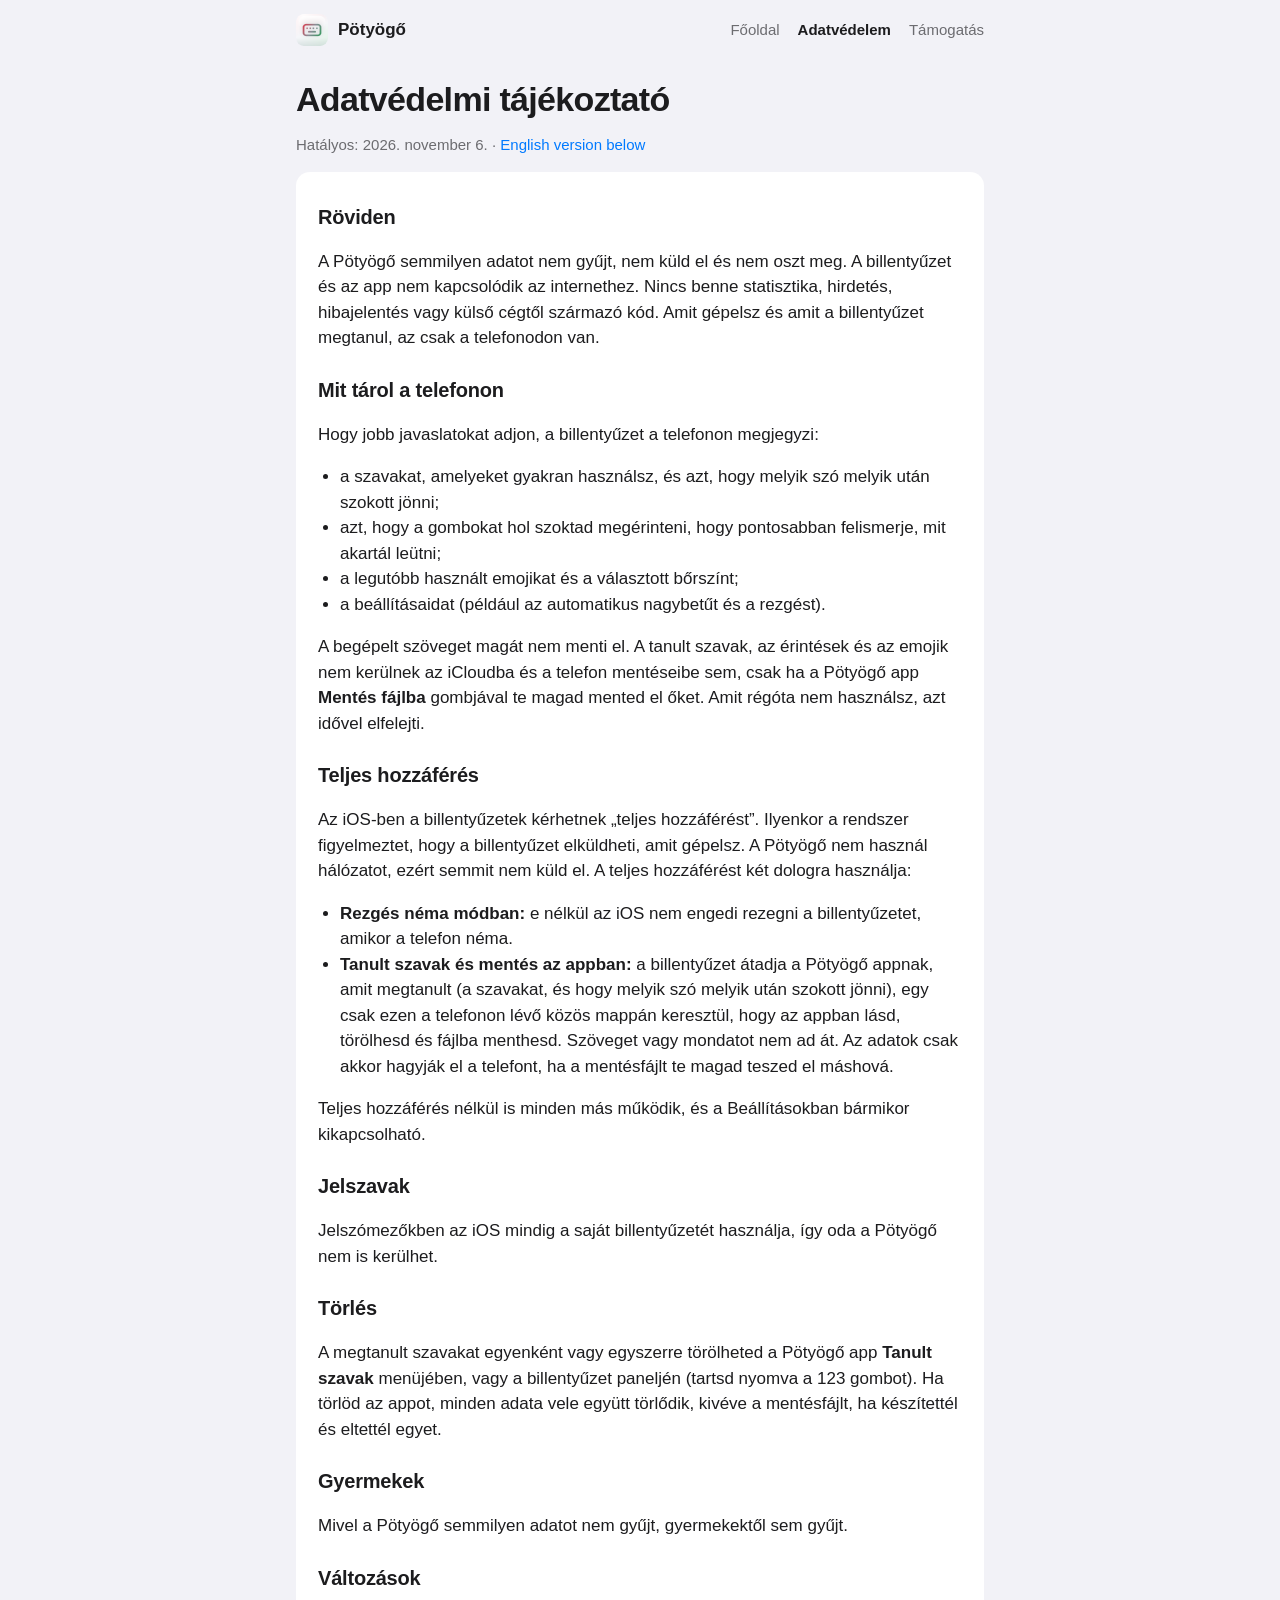
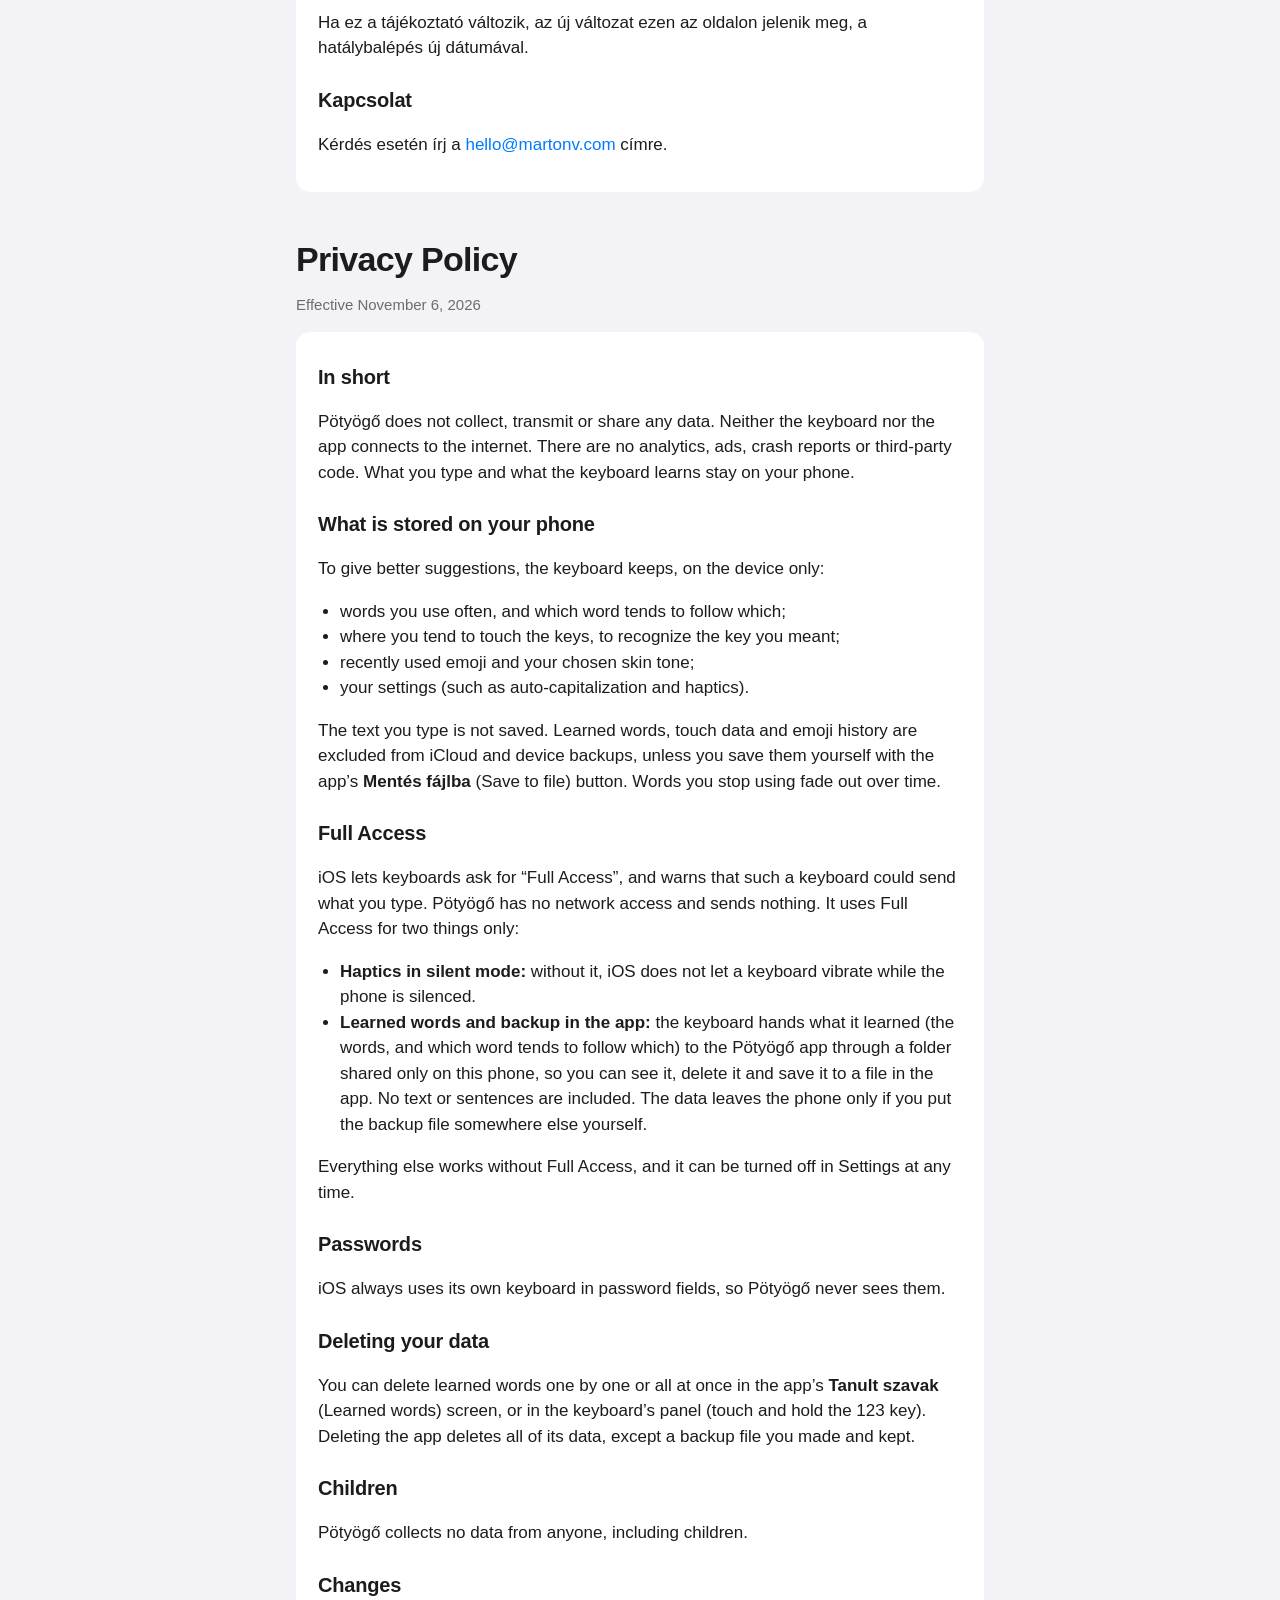
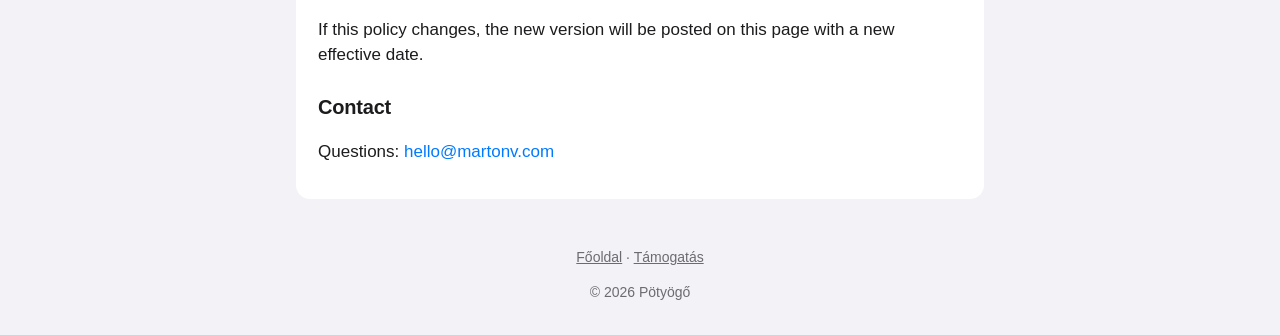
==== privacy.html @ 20322bce "Add files via upload" ====
<!doctype html>
<html lang="hu">
<head>
  <meta charset="utf-8">
  <meta name="viewport" content="width=device-width, initial-scale=1">
  <title>Adatvédelem – Pötyögő</title>
  <meta name="description" content="A Pötyögő billentyűzet adatvédelmi tájékoztatója. Privacy policy of the Pötyögő keyboard.">
  <link rel="icon" href="favicon.png">
  <link rel="stylesheet" href="style.css">
</head>
<body>
  <div class="wrap">
    <nav class="top">
      <a class="brand" href="./"><img src="favicon.png" alt=""><span>Pötyögő</span></a>
      <div class="links">
        <a href="./">Főoldal</a>
        <a href="privacy.html" aria-current="page">Adatvédelem</a>
        <a href="support.html">Támogatás</a>
      </div>
    </nav>

    <h1>Adatvédelmi tájékoztató</h1>
    <p class="meta">Hatályos: 2026. november 6. · <a href="#english">English version below</a></p>

    <div class="prose">
      <h2>Röviden</h2>
      <p>A Pötyögő semmilyen adatot nem gyűjt, nem küld el és nem oszt meg. A billentyűzet és az app nem kapcsolódik az internethez. Nincs benne statisztika, hirdetés, hibajelentés vagy külső cégtől származó kód. Amit gépelsz és amit a billentyűzet megtanul, az csak a telefonodon van.</p>

      <h2>Mit tárol a telefonon</h2>
      <p>Hogy jobb javaslatokat adjon, a billentyűzet a telefonon megjegyzi:</p>
      <ul>
        <li>a szavakat, amelyeket gyakran használsz, és azt, hogy melyik szó melyik után szokott jönni;</li>
        <li>azt, hogy a gombokat hol szoktad megérinteni, hogy pontosabban felismerje, mit akartál leütni;</li>
        <li>a legutóbb használt emojikat és a választott bőrszínt;</li>
        <li>a beállításaidat (például az automatikus nagybetűt és a rezgést).</li>
      </ul>
      <p>A begépelt szöveget magát nem menti el. A tanult szavak, az érintések és az emojik nem kerülnek az iCloudba és a telefon mentéseibe sem, csak ha a Pötyögő app <b>Mentés fájlba</b> gombjával te magad mented el őket. Amit régóta nem használsz, azt idővel elfelejti.</p>

      <h2>Teljes hozzáférés</h2>
      <p>Az iOS-ben a billentyűzetek kérhetnek „teljes hozzáférést”. Ilyenkor a rendszer figyelmeztet, hogy a billentyűzet elküldheti, amit gépelsz. A Pötyögő nem használ hálózatot, ezért semmit nem küld el. A teljes hozzáférést két dologra használja:</p>
      <ul>
        <li><b>Rezgés néma módban:</b> e nélkül az iOS nem engedi rezegni a billentyűzetet, amikor a telefon néma.</li>
        <li><b>Tanult szavak és mentés az appban:</b> a billentyűzet átadja a Pötyögő appnak, amit megtanult (a szavakat, és hogy melyik szó melyik után szokott jönni), egy csak ezen a telefonon lévő közös mappán keresztül, hogy az appban lásd, törölhesd és fájlba menthesd. Szöveget vagy mondatot nem ad át. Az adatok csak akkor hagyják el a telefont, ha a mentésfájlt te magad teszed el máshová.</li>
      </ul>
      <p>Teljes hozzáférés nélkül is minden más működik, és a Beállításokban bármikor kikapcsolható.</p>

      <h2>Jelszavak</h2>
      <p>Jelszómezőkben az iOS mindig a saját billentyűzetét használja, így oda a Pötyögő nem is kerülhet.</p>

      <h2>Törlés</h2>
      <p>A megtanult szavakat egyenként vagy egyszerre törölheted a Pötyögő app <b>Tanult szavak</b> menüjében, vagy a billentyűzet paneljén (tartsd nyomva a 123 gombot). Ha törlöd az appot, minden adata vele együtt törlődik, kivéve a mentésfájlt, ha készítettél és eltettél egyet.</p>

      <h2>Gyermekek</h2>
      <p>Mivel a Pötyögő semmilyen adatot nem gyűjt, gyermekektől sem gyűjt.</p>

      <h2>Változások</h2>
      <p>Ha ez a tájékoztató változik, az új változat ezen az oldalon jelenik meg, a hatálybalépés új dátumával.</p>

      <h2>Kapcsolat</h2>
      <p>Kérdés esetén írj a <a href="mailto:hello@martonv.com">hello@martonv.com</a> címre.</p>
    </div>

    <h1 id="english" style="margin-top: 48px">Privacy Policy</h1>
    <p class="meta" lang="en">Effective November 6, 2026</p>

    <div class="prose" lang="en">
      <h2>In short</h2>
      <p>Pötyögő does not collect, transmit or share any data. Neither the keyboard nor the app connects to the internet. There are no analytics, ads, crash reports or third‑party code. What you type and what the keyboard learns stay on your phone.</p>

      <h2>What is stored on your phone</h2>
      <p>To give better suggestions, the keyboard keeps, on the device only:</p>
      <ul>
        <li>words you use often, and which word tends to follow which;</li>
        <li>where you tend to touch the keys, to recognize the key you meant;</li>
        <li>recently used emoji and your chosen skin tone;</li>
        <li>your settings (such as auto‑capitalization and haptics).</li>
      </ul>
      <p>The text you type is not saved. Learned words, touch data and emoji history are excluded from iCloud and device backups, unless you save them yourself with the app’s <b>Mentés fájlba</b> (Save to file) button. Words you stop using fade out over time.</p>

      <h2>Full Access</h2>
      <p>iOS lets keyboards ask for “Full Access”, and warns that such a keyboard could send what you type. Pötyögő has no network access and sends nothing. It uses Full Access for two things only:</p>
      <ul>
        <li><b>Haptics in silent mode:</b> without it, iOS does not let a keyboard vibrate while the phone is silenced.</li>
        <li><b>Learned words and backup in the app:</b> the keyboard hands what it learned (the words, and which word tends to follow which) to the Pötyögő app through a folder shared only on this phone, so you can see it, delete it and save it to a file in the app. No text or sentences are included. The data leaves the phone only if you put the backup file somewhere else yourself.</li>
      </ul>
      <p>Everything else works without Full Access, and it can be turned off in Settings at any time.</p>

      <h2>Passwords</h2>
      <p>iOS always uses its own keyboard in password fields, so Pötyögő never sees them.</p>

      <h2>Deleting your data</h2>
      <p>You can delete learned words one by one or all at once in the app’s <b>Tanult szavak</b> (Learned words) screen, or in the keyboard’s panel (touch and hold the 123 key). Deleting the app deletes all of its data, except a backup file you made and kept.</p>

      <h2>Children</h2>
      <p>Pötyögő collects no data from anyone, including children.</p>

      <h2>Changes</h2>
      <p>If this policy changes, the new version will be posted on this page with a new effective date.</p>

      <h2>Contact</h2>
      <p>Questions: <a href="mailto:hello@martonv.com">hello@martonv.com</a></p>
    </div>

    <footer>
      <p><a href="./">Főoldal</a> · <a href="support.html">Támogatás</a></p>
      <p>© 2026 Pötyögő</p>
    </footer>
  </div>
</body>
</html>
---- style.css ----
/* One stylesheet for every page. System fonts and colors only, no external requests. */
:root {
  color-scheme: light dark;
  --bg: #f2f2f7;
  --card: #ffffff;
  --text: #1c1c1e;
  --secondary: #6c6c70;
  --separator: rgba(60, 60, 67, 0.18);
  --accent: #007aff;
  --green: #34c759;
  --orange: #ff9500;
  --purple: #af52de;
  --pink: #ff2d55;
  --indigo: #5856d6;
  --teal: #30b0c7;
}
@media (prefers-color-scheme: dark) {
  :root {
    --bg: #000000;
    --card: #1c1c1e;
    --text: #f5f5f7;
    --secondary: #98989f;
    --separator: rgba(84, 84, 88, 0.6);
    --accent: #0a84ff;
    --green: #30d158;
    --orange: #ff9f0a;
    --purple: #bf5af2;
    --pink: #ff375f;
    --indigo: #5e5ce6;
    --teal: #40c8e0;
  }
}

* { box-sizing: border-box; }
html { -webkit-text-size-adjust: 100%; }
body {
  margin: 0;
  background: var(--bg);
  color: var(--text);
  font: 17px/1.5 -apple-system, BlinkMacSystemFont, "SF Pro Text", "Helvetica Neue", Helvetica, Arial, sans-serif;
}
a { color: var(--accent); text-decoration: none; }
a:hover { text-decoration: underline; }

.wrap { max-width: 720px; margin: 0 auto; padding: 0 16px; }

nav.top {
  display: flex; align-items: center; justify-content: space-between; gap: 12px;
  padding: 14px 0;
}
nav.top .brand { display: flex; align-items: center; gap: 10px; color: var(--text); font-weight: 600; }
nav.top .brand img { width: 32px; height: 32px; border-radius: 8px; }
nav.top .links { display: flex; gap: 18px; font-size: 15px; }
nav.top .links a { color: var(--secondary); }
nav.top .links a[aria-current="page"] { color: var(--text); font-weight: 600; }

header.hero { text-align: center; padding: 40px 0 28px; }
header.hero img {
  width: 128px; height: 128px; border-radius: 29px;
  box-shadow: 0 6px 24px rgba(0, 0, 0, 0.18);
}
header.hero h1 { font-size: 44px; line-height: 1.1; margin: 22px 0 10px; letter-spacing: -0.02em; }
header.hero p.lead { font-size: 20px; color: var(--secondary); margin: 0 auto; max-width: 30em; }
.badge {
  display: inline-block; margin-top: 22px; padding: 10px 20px; border-radius: 999px;
  background: var(--accent); color: #fff; font-weight: 600;
}
.badge.muted { background: var(--card); color: var(--secondary); border: 1px solid var(--separator); }

h1 { font-size: 34px; line-height: 1.15; margin: 20px 0 8px; letter-spacing: -0.02em; }
h2 { font-size: 26px; margin: 44px 0 14px; letter-spacing: -0.01em; }
h3 { font-size: 18px; margin: 0 0 4px; }

.card {
  background: var(--card); border-radius: 14px; padding: 4px 18px;
}
.card + .card { margin-top: 14px; }
.row { display: flex; gap: 14px; padding: 14px 0; align-items: flex-start; }
.row + .row { border-top: 1px solid var(--separator); }
.row p { margin: 0; color: var(--secondary); font-size: 16px; }
.icon {
  flex: none; width: 36px; height: 36px; border-radius: 9px;
  display: grid; place-items: center; color: #fff; font-size: 19px; line-height: 1;
}
.icon svg { width: 20px; height: 20px; stroke: #fff; fill: none; stroke-width: 2; stroke-linecap: round; stroke-linejoin: round; }

ol.steps { margin: 0; padding: 6px 0 6px 22px; }
ol.steps li { padding: 8px 0 8px 4px; }
ol.steps li + li { border-top: 1px solid var(--separator); }

.prose { background: var(--card); border-radius: 14px; padding: 6px 22px 18px; }
.prose h2 { font-size: 20px; margin: 24px 0 6px; }
.prose p, .prose li { color: var(--text); }
.prose ul { padding-left: 22px; }
.meta { color: var(--secondary); font-size: 15px; }

details { padding: 14px 0; }
details + details { border-top: 1px solid var(--separator); }
summary { cursor: pointer; font-weight: 600; }
details p { margin: 8px 0 0; color: var(--secondary); }

footer {
  margin: 48px 0 32px; text-align: center; color: var(--secondary); font-size: 14px;
}
footer a { color: var(--secondary); text-decoration: underline; }

@media (max-width: 480px) {
  header.hero h1 { font-size: 36px; }
  header.hero p.lead { font-size: 18px; }
  nav.top .links { gap: 14px; font-size: 14px; }
  nav.top .brand span { display: none; }
}

.row.center { align-items: center; }
.row.center h3 { margin: 0; font-weight: 500; font-size: 17px; }
.beta { margin-top: 14px; }
.beta .badge { margin-top: 0; }
.beta .badge:hover { text-decoration: none; filter: brightness(1.08); }
.beta p.meta { margin: 10px 0 0; font-size: 14px; }
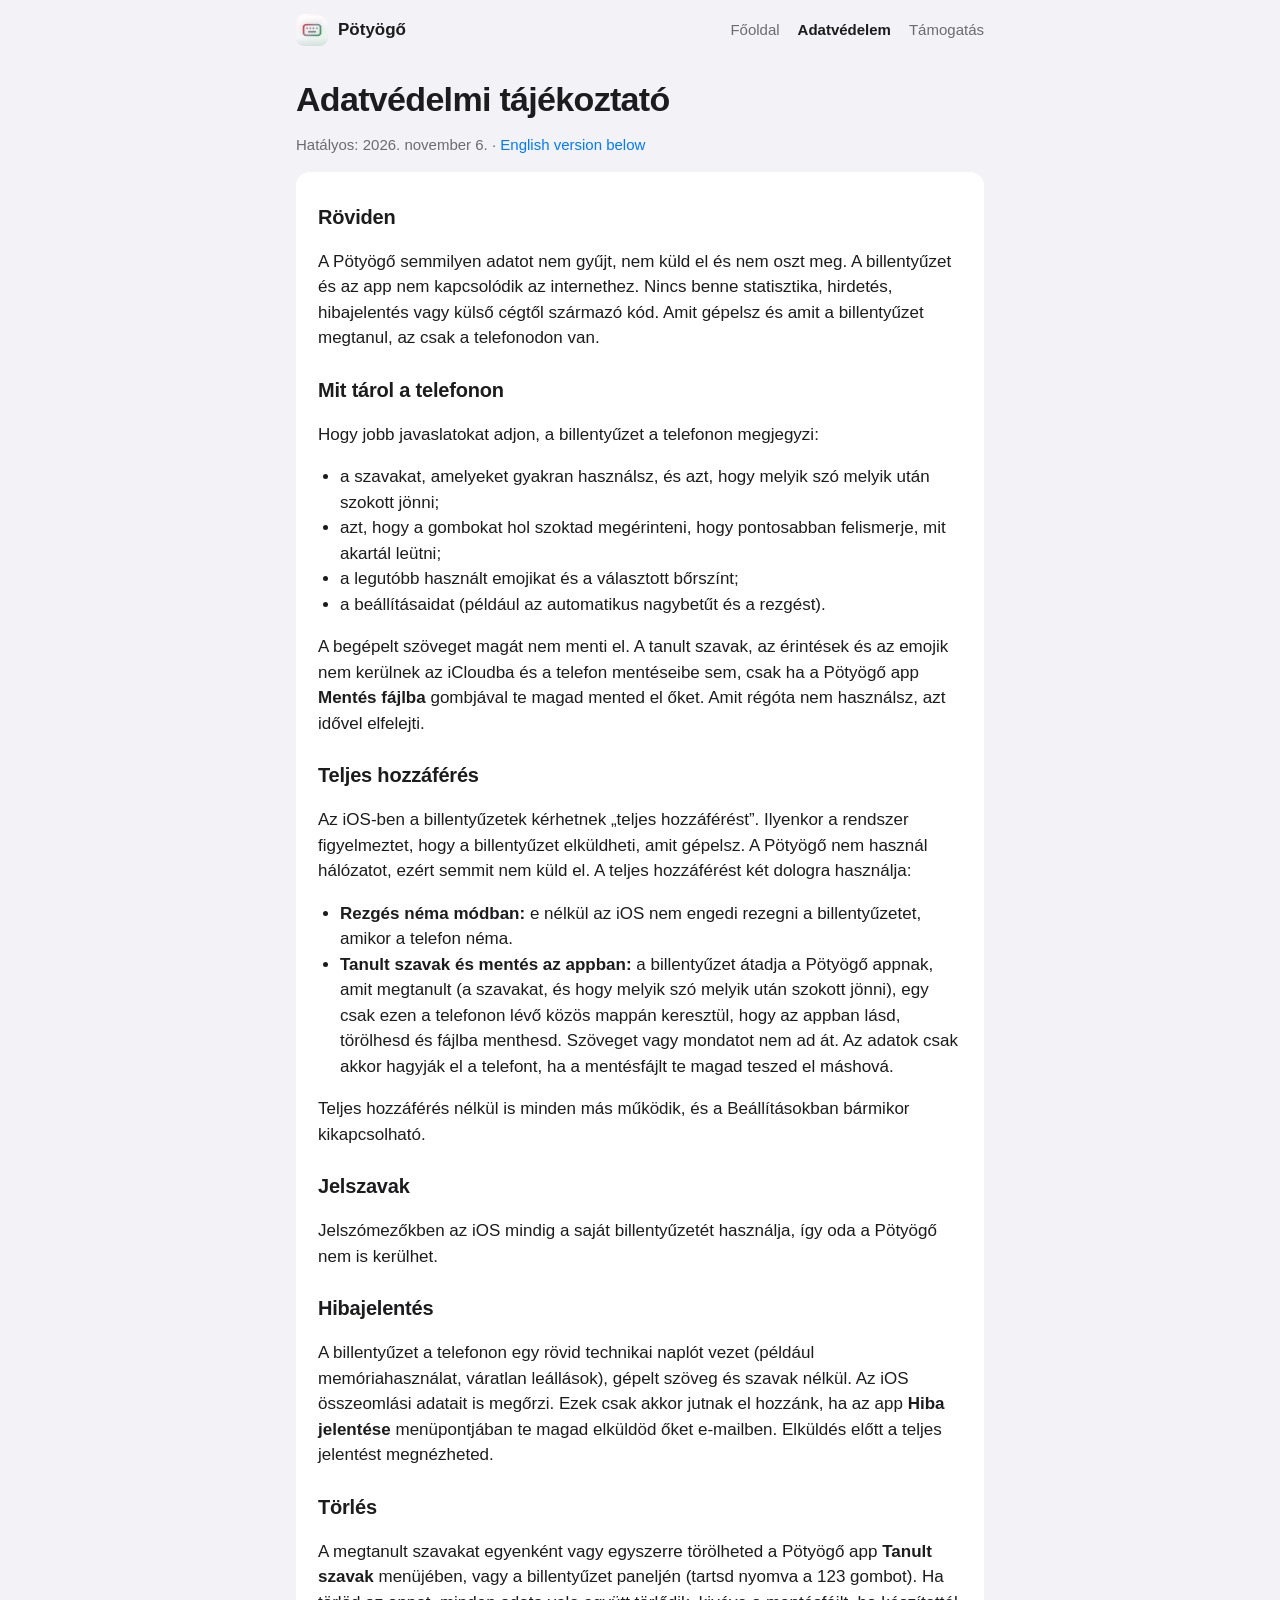
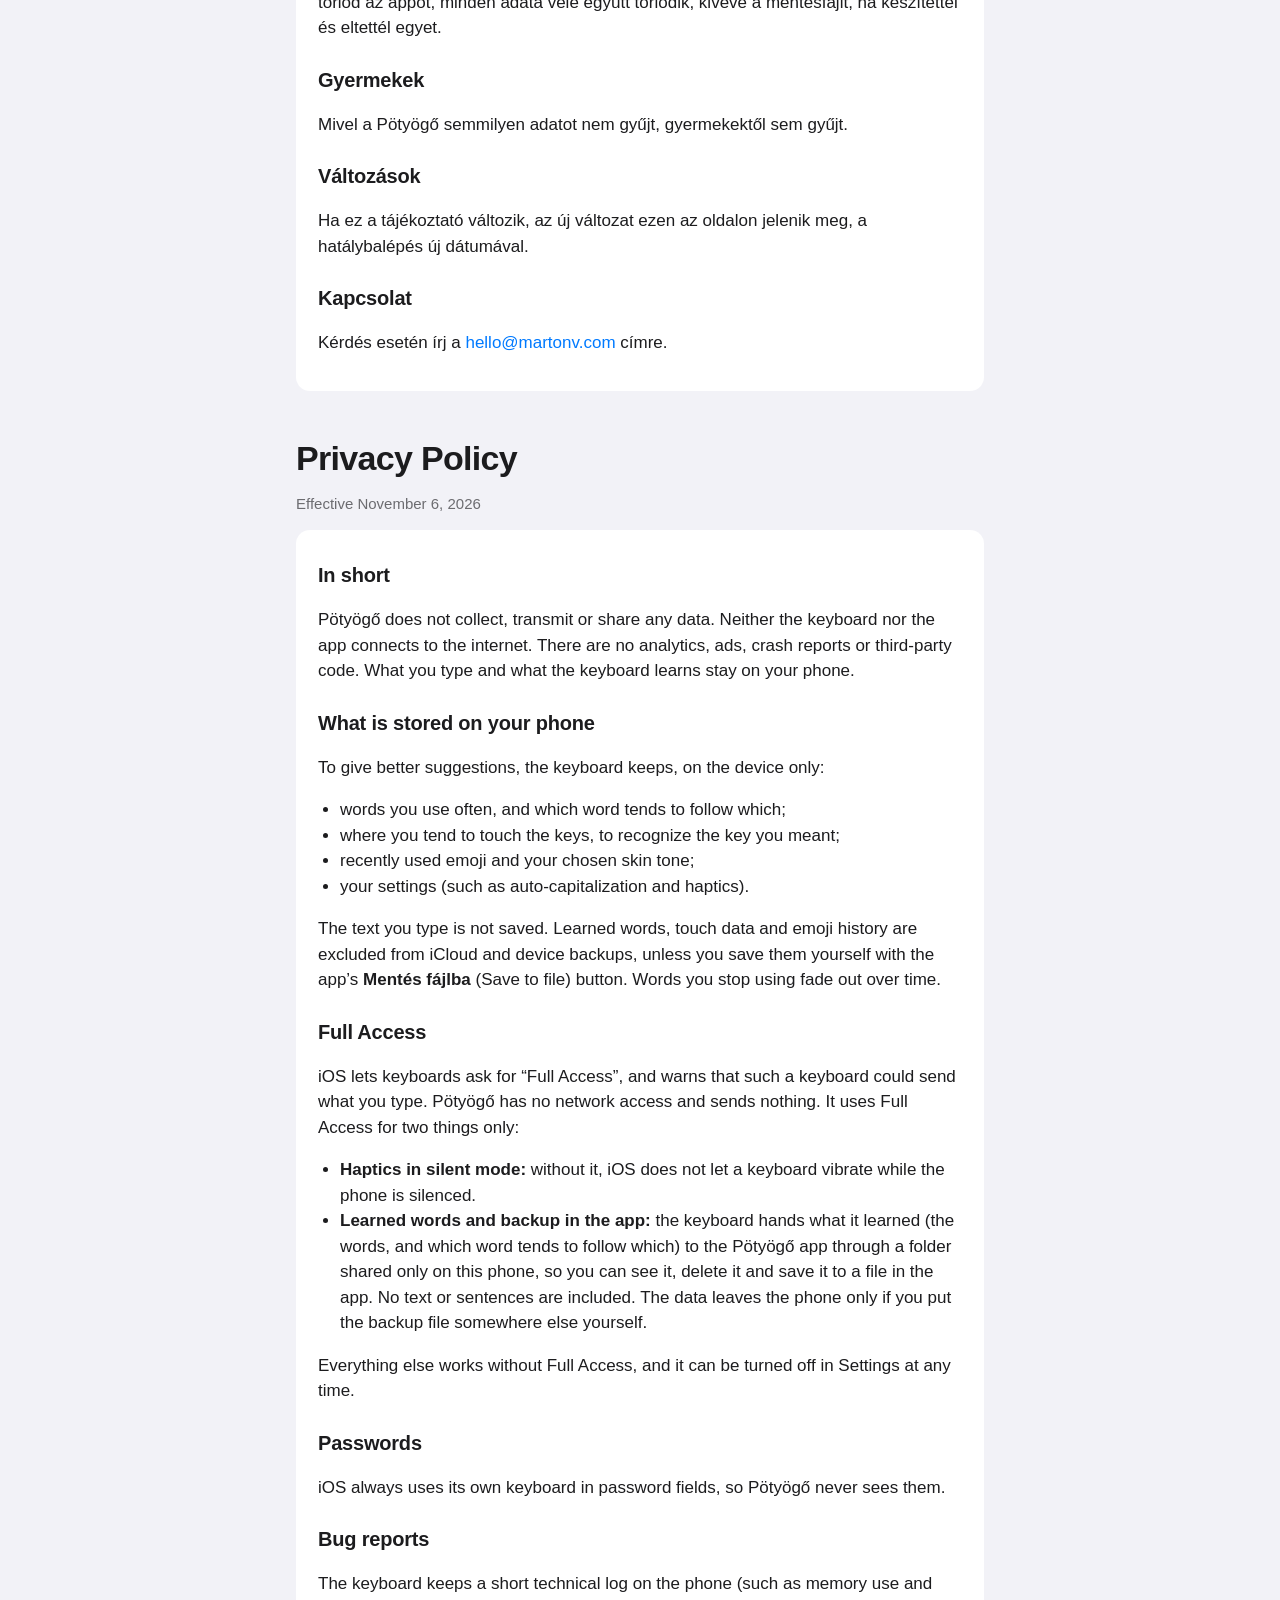
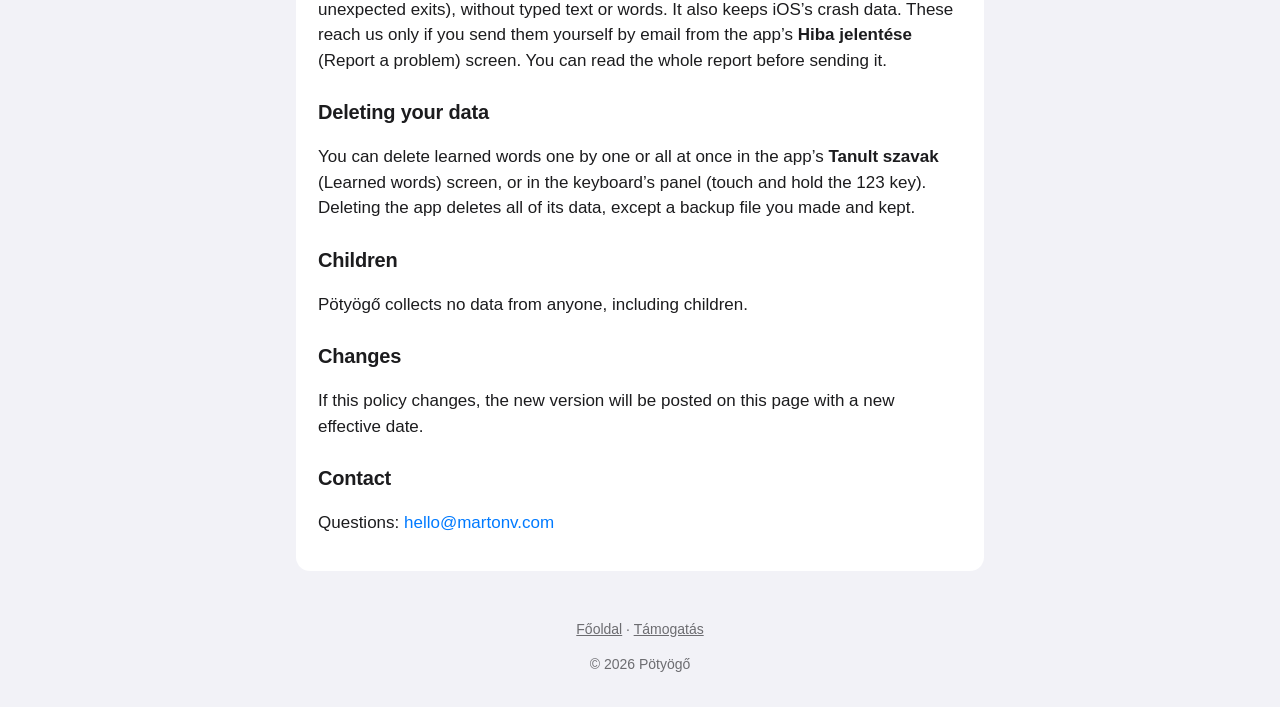
==== commit eeedbf34: "Add files via upload" ====
--- a/privacy.html
+++ b/privacy.html
@@ -47,6 +47,9 @@
       <h2>Jelszavak</h2>
       <p>Jelszómezőkben az iOS mindig a saját billentyűzetét használja, így oda a Pötyögő nem is kerülhet.</p>
 
+      <h2>Hibajelentés</h2>
+      <p>A billentyűzet a telefonon egy rövid technikai naplót vezet (például memóriahasználat, váratlan leállások), gépelt szöveg és szavak nélkül. Az iOS összeomlási adatait is megőrzi. Ezek csak akkor jutnak el hozzánk, ha az app <b>Hiba jelentése</b> menüpontjában te magad elküldöd őket e-mailben. Elküldés előtt a teljes jelentést megnézheted.</p>
+
       <h2>Törlés</h2>
       <p>A megtanult szavakat egyenként vagy egyszerre törölheted a Pötyögő app <b>Tanult szavak</b> menüjében, vagy a billentyűzet paneljén (tartsd nyomva a 123 gombot). Ha törlöd az appot, minden adata vele együtt törlődik, kivéve a mentésfájlt, ha készítettél és eltettél egyet.</p>
 
@@ -88,6 +91,9 @@
       <h2>Passwords</h2>
       <p>iOS always uses its own keyboard in password fields, so Pötyögő never sees them.</p>
 
+      <h2>Bug reports</h2>
+      <p>The keyboard keeps a short technical log on the phone (such as memory use and unexpected exits), without typed text or words. It also keeps iOS’s crash data. These reach us only if you send them yourself by email from the app’s <b>Hiba jelentése</b> (Report a problem) screen. You can read the whole report before sending it.</p>
+
       <h2>Deleting your data</h2>
       <p>You can delete learned words one by one or all at once in the app’s <b>Tanult szavak</b> (Learned words) screen, or in the keyboard’s panel (touch and hold the 123 key). Deleting the app deletes all of its data, except a backup file you made and kept.</p>
 
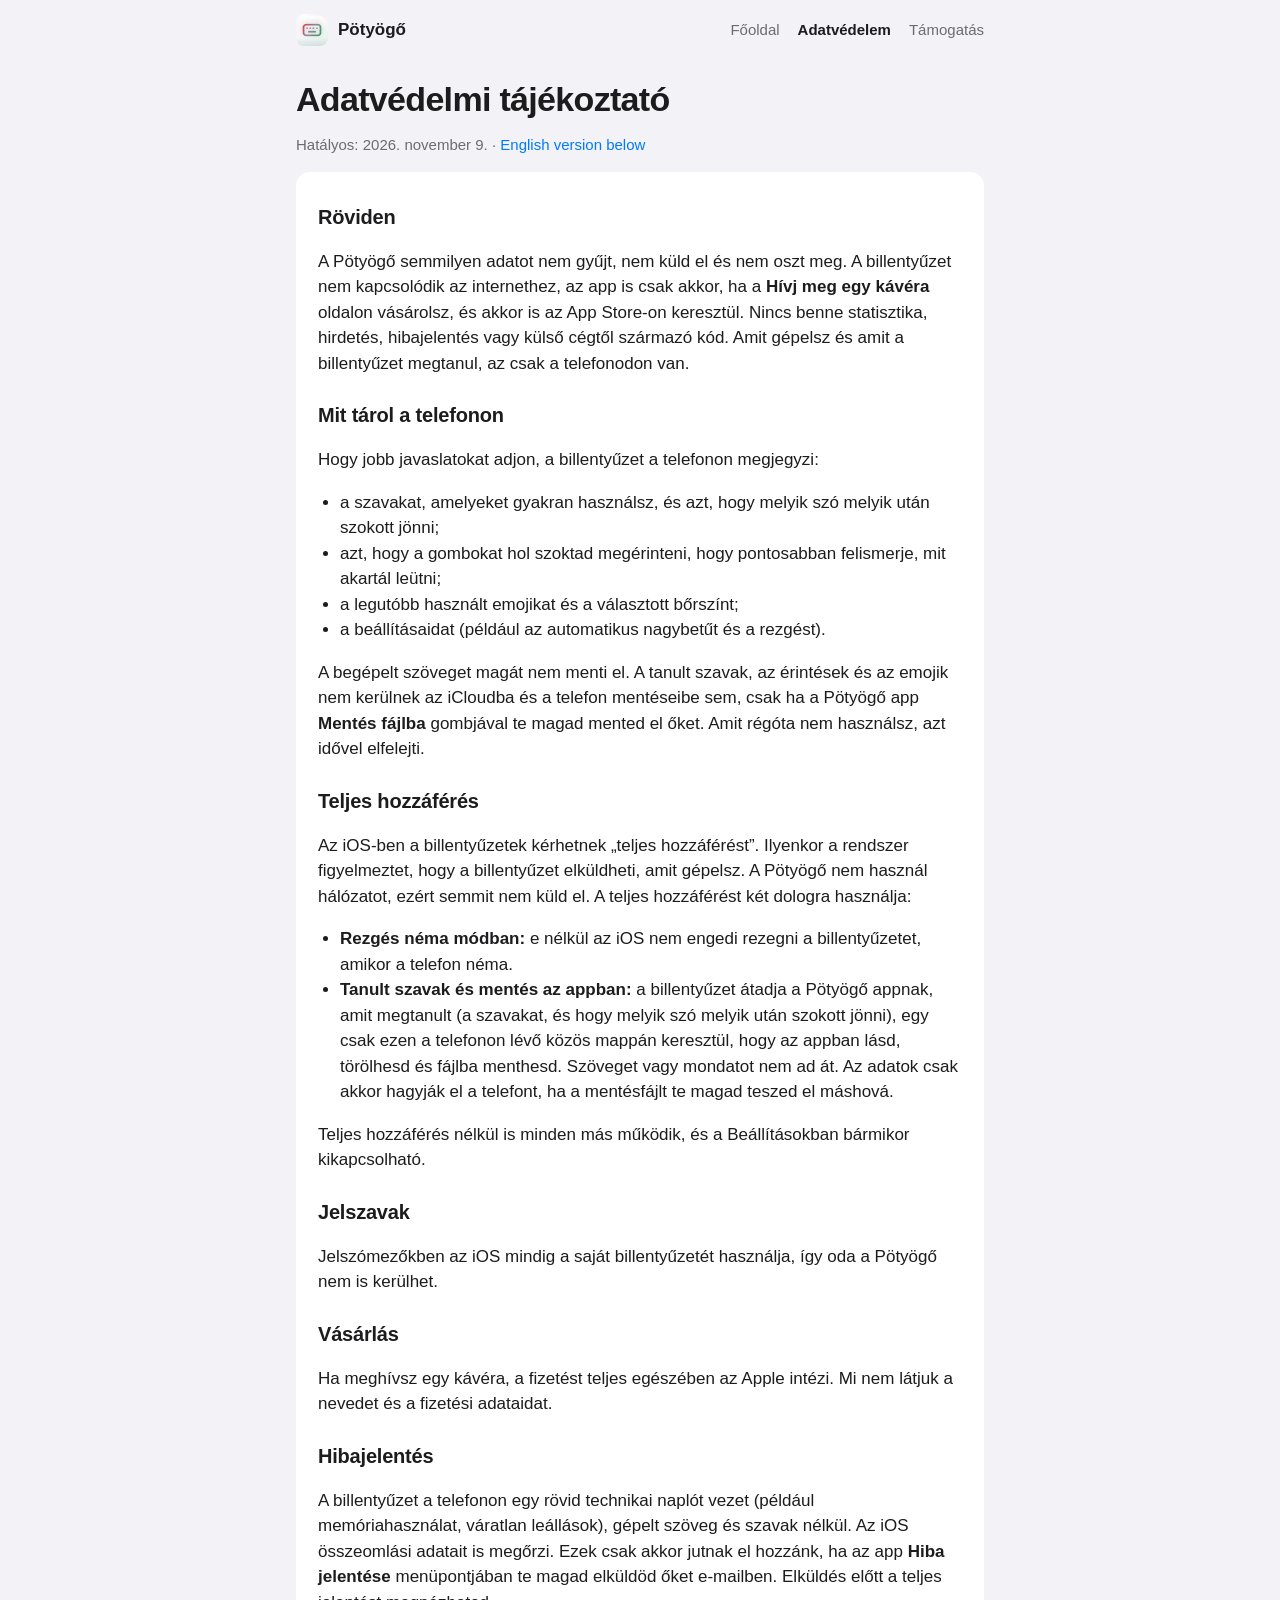
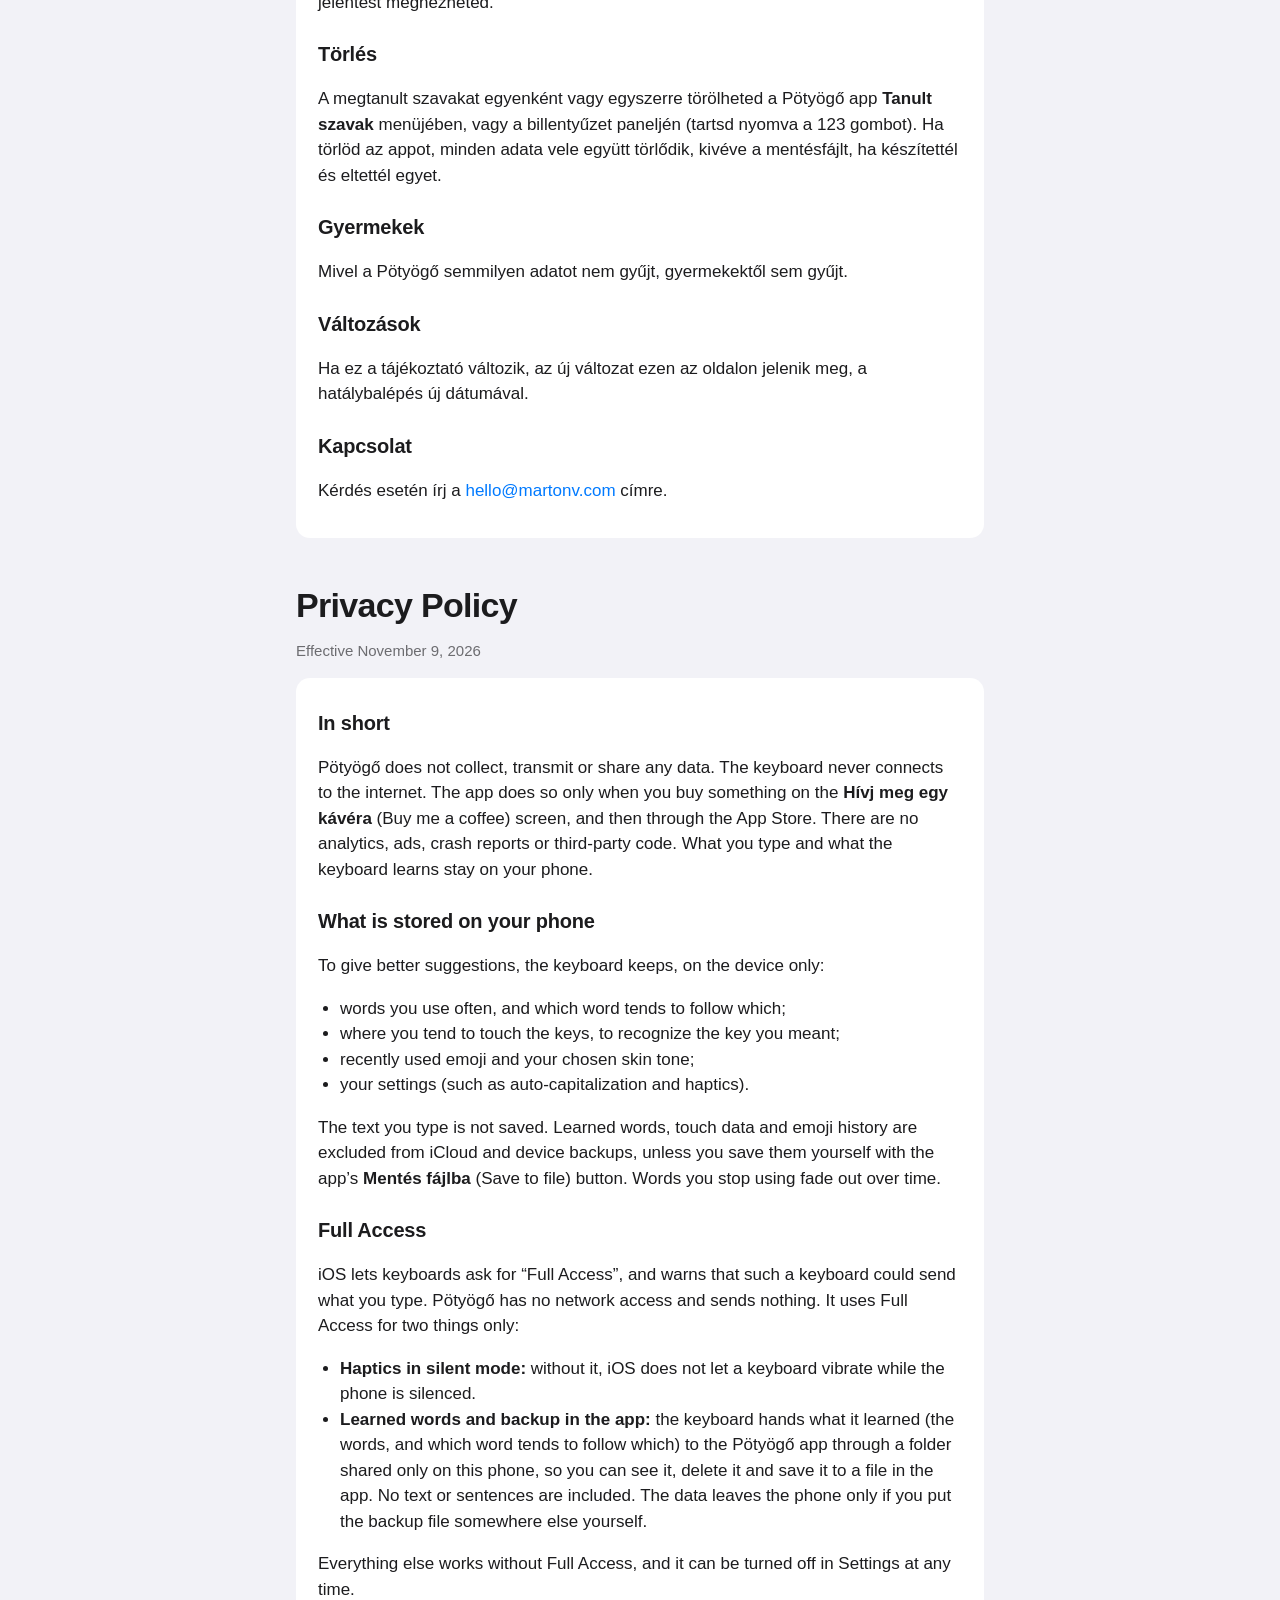
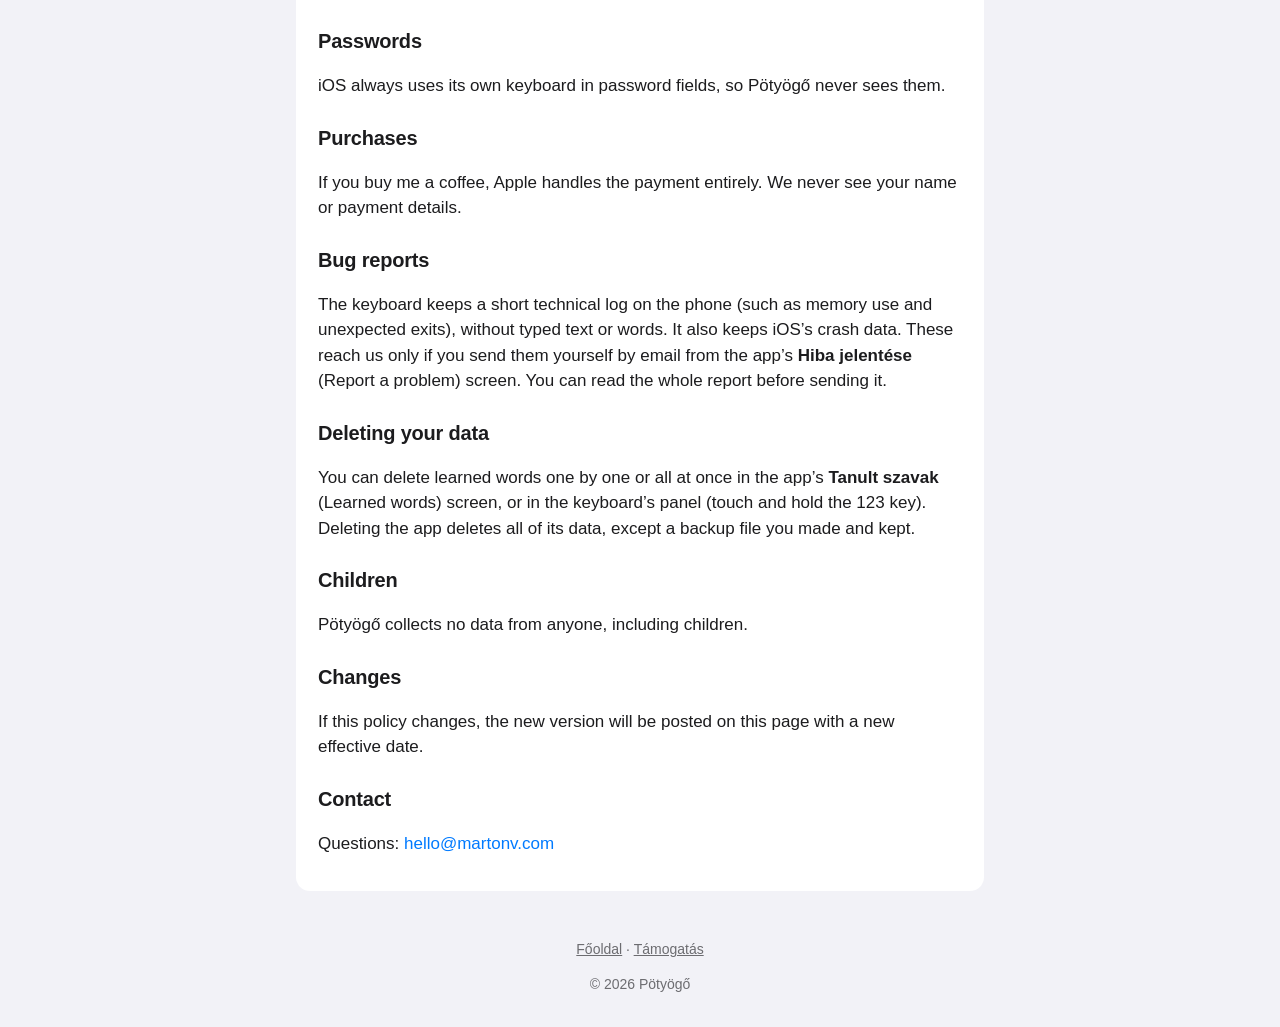
==== commit 826aecfc: "Add files via upload" ====
--- a/privacy.html
+++ b/privacy.html
@@ -20,11 +20,11 @@
     </nav>
 
     <h1>Adatvédelmi tájékoztató</h1>
-    <p class="meta">Hatályos: 2026. november 6. · <a href="#english">English version below</a></p>
+    <p class="meta">Hatályos: 2026. november 9. · <a href="#english">English version below</a></p>
 
     <div class="prose">
       <h2>Röviden</h2>
-      <p>A Pötyögő semmilyen adatot nem gyűjt, nem küld el és nem oszt meg. A billentyűzet és az app nem kapcsolódik az internethez. Nincs benne statisztika, hirdetés, hibajelentés vagy külső cégtől származó kód. Amit gépelsz és amit a billentyűzet megtanul, az csak a telefonodon van.</p>
+      <p>A Pötyögő semmilyen adatot nem gyűjt, nem küld el és nem oszt meg. A billentyűzet nem kapcsolódik az internethez, az app is csak akkor, ha a <b>Hívj meg egy kávéra</b> oldalon vásárolsz, és akkor is az App Store-on keresztül. Nincs benne statisztika, hirdetés, hibajelentés vagy külső cégtől származó kód. Amit gépelsz és amit a billentyűzet megtanul, az csak a telefonodon van.</p>
 
       <h2>Mit tárol a telefonon</h2>
       <p>Hogy jobb javaslatokat adjon, a billentyűzet a telefonon megjegyzi:</p>
@@ -47,6 +47,9 @@
       <h2>Jelszavak</h2>
       <p>Jelszómezőkben az iOS mindig a saját billentyűzetét használja, így oda a Pötyögő nem is kerülhet.</p>
 
+      <h2>Vásárlás</h2>
+      <p>Ha meghívsz egy kávéra, a fizetést teljes egészében az Apple intézi. Mi nem látjuk a nevedet és a fizetési adataidat.</p>
+
       <h2>Hibajelentés</h2>
       <p>A billentyűzet a telefonon egy rövid technikai naplót vezet (például memóriahasználat, váratlan leállások), gépelt szöveg és szavak nélkül. Az iOS összeomlási adatait is megőrzi. Ezek csak akkor jutnak el hozzánk, ha az app <b>Hiba jelentése</b> menüpontjában te magad elküldöd őket e-mailben. Elküldés előtt a teljes jelentést megnézheted.</p>
 
@@ -64,11 +67,11 @@
     </div>
 
     <h1 id="english" style="margin-top: 48px">Privacy Policy</h1>
-    <p class="meta" lang="en">Effective November 6, 2026</p>
+    <p class="meta" lang="en">Effective November 9, 2026</p>
 
     <div class="prose" lang="en">
       <h2>In short</h2>
-      <p>Pötyögő does not collect, transmit or share any data. Neither the keyboard nor the app connects to the internet. There are no analytics, ads, crash reports or third‑party code. What you type and what the keyboard learns stay on your phone.</p>
+      <p>Pötyögő does not collect, transmit or share any data. The keyboard never connects to the internet. The app does so only when you buy something on the <b>Hívj meg egy kávéra</b> (Buy me a coffee) screen, and then through the App Store. There are no analytics, ads, crash reports or third‑party code. What you type and what the keyboard learns stay on your phone.</p>
 
       <h2>What is stored on your phone</h2>
       <p>To give better suggestions, the keyboard keeps, on the device only:</p>
@@ -90,6 +93,9 @@
 
       <h2>Passwords</h2>
       <p>iOS always uses its own keyboard in password fields, so Pötyögő never sees them.</p>
+
+      <h2>Purchases</h2>
+      <p>If you buy me a coffee, Apple handles the payment entirely. We never see your name or payment details.</p>
 
       <h2>Bug reports</h2>
       <p>The keyboard keeps a short technical log on the phone (such as memory use and unexpected exits), without typed text or words. It also keeps iOS’s crash data. These reach us only if you send them yourself by email from the app’s <b>Hiba jelentése</b> (Report a problem) screen. You can read the whole report before sending it.</p>
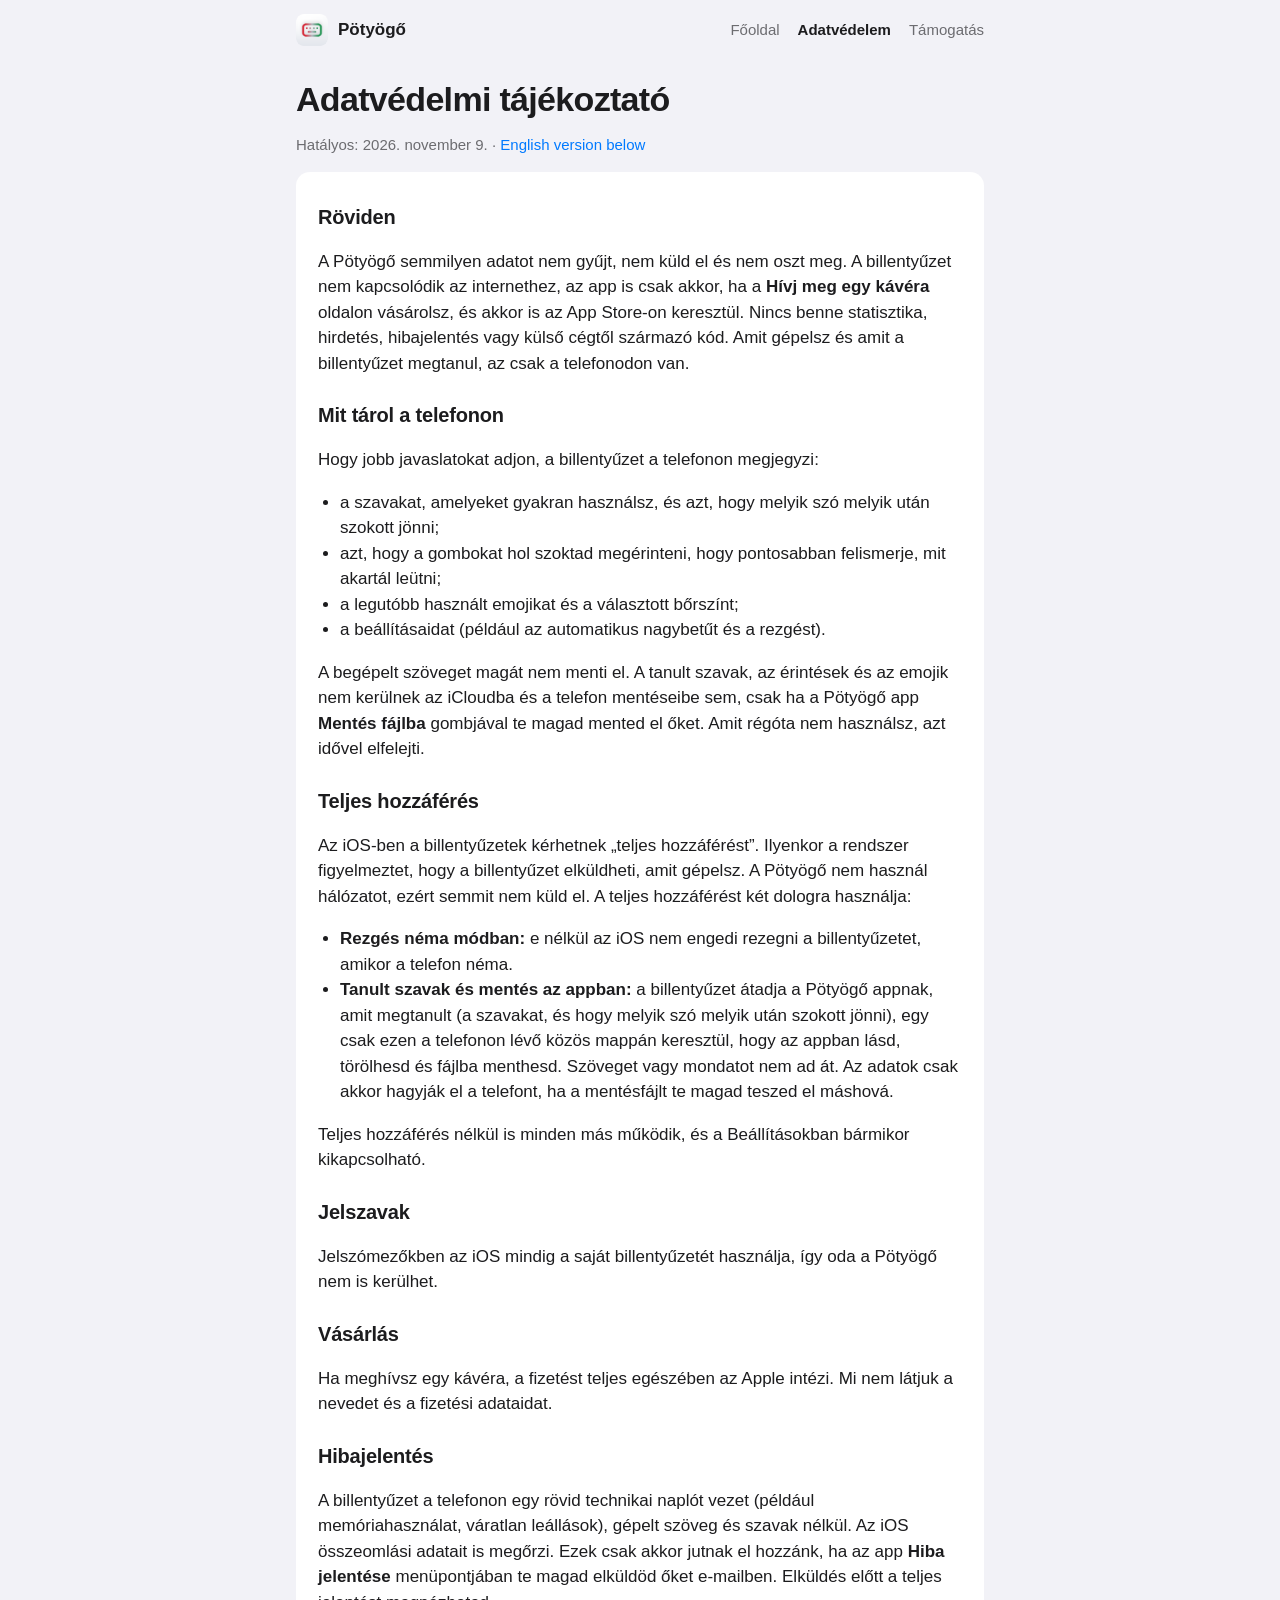
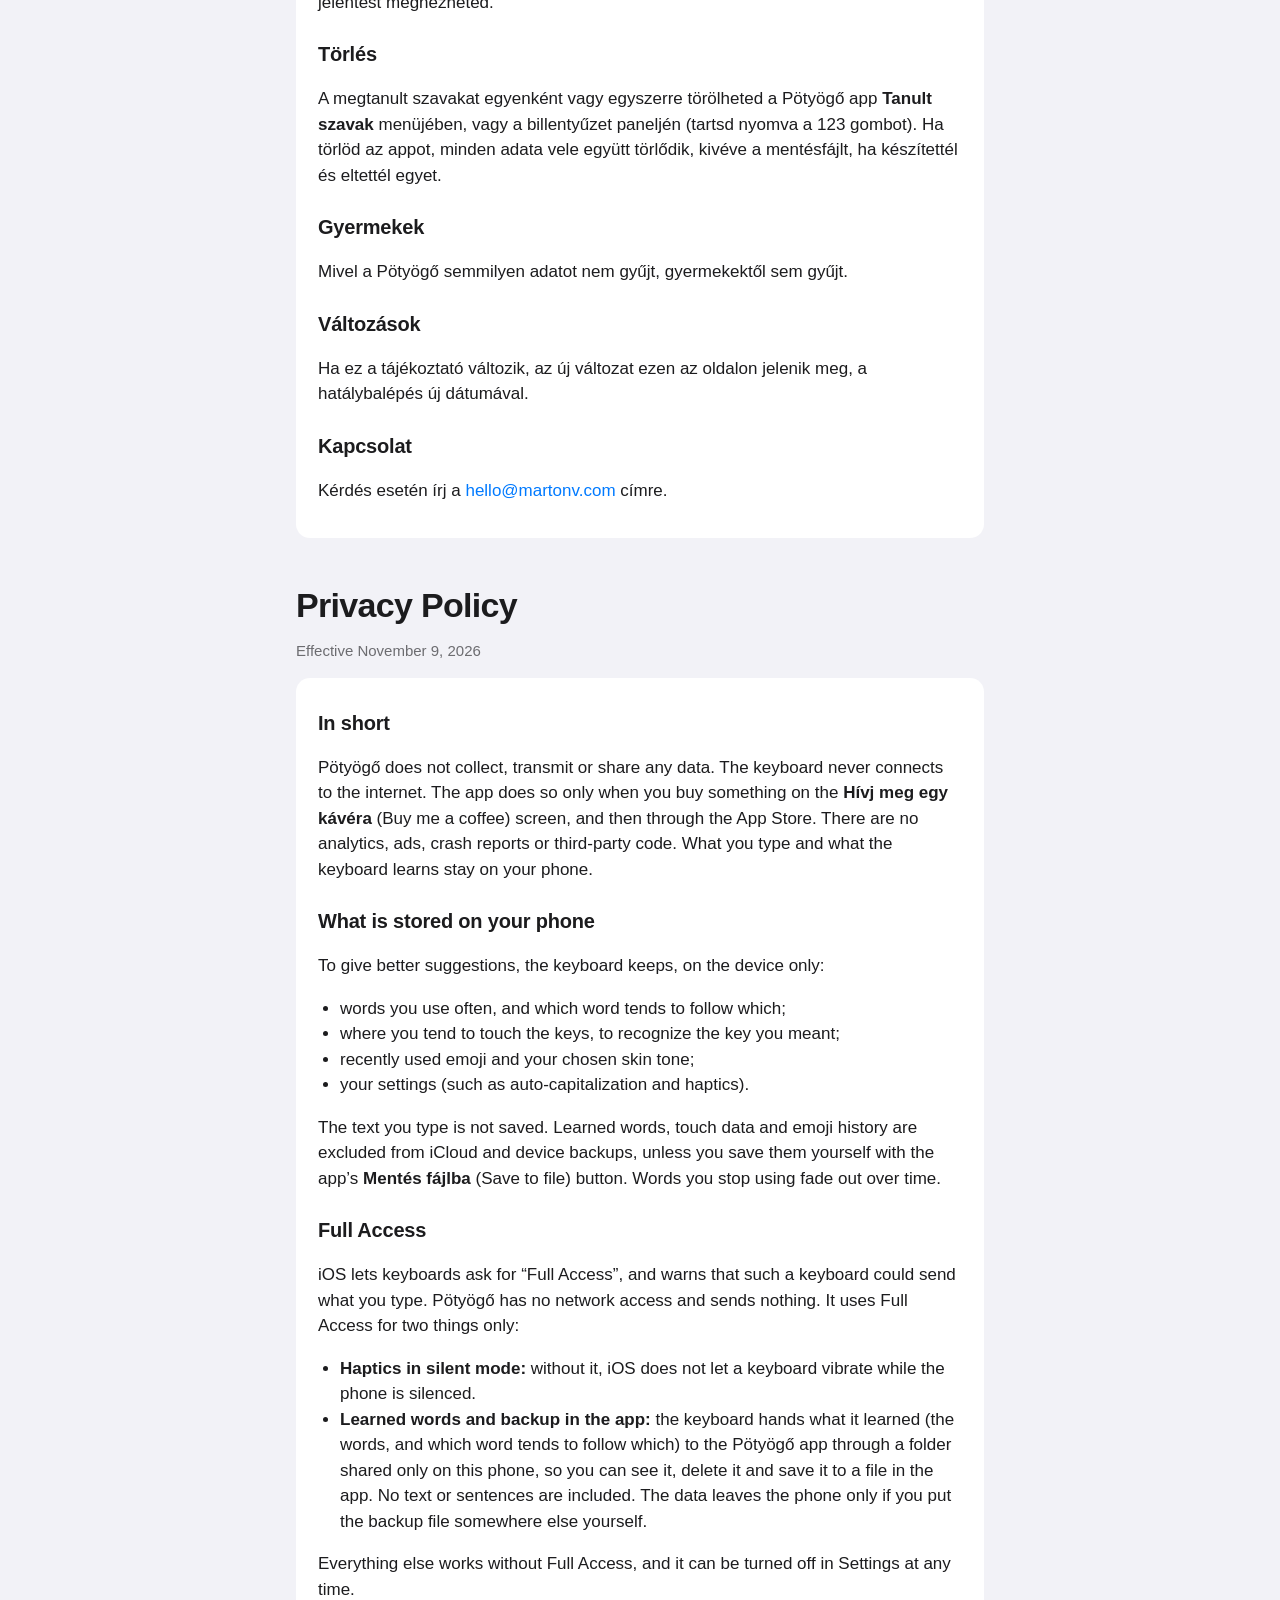
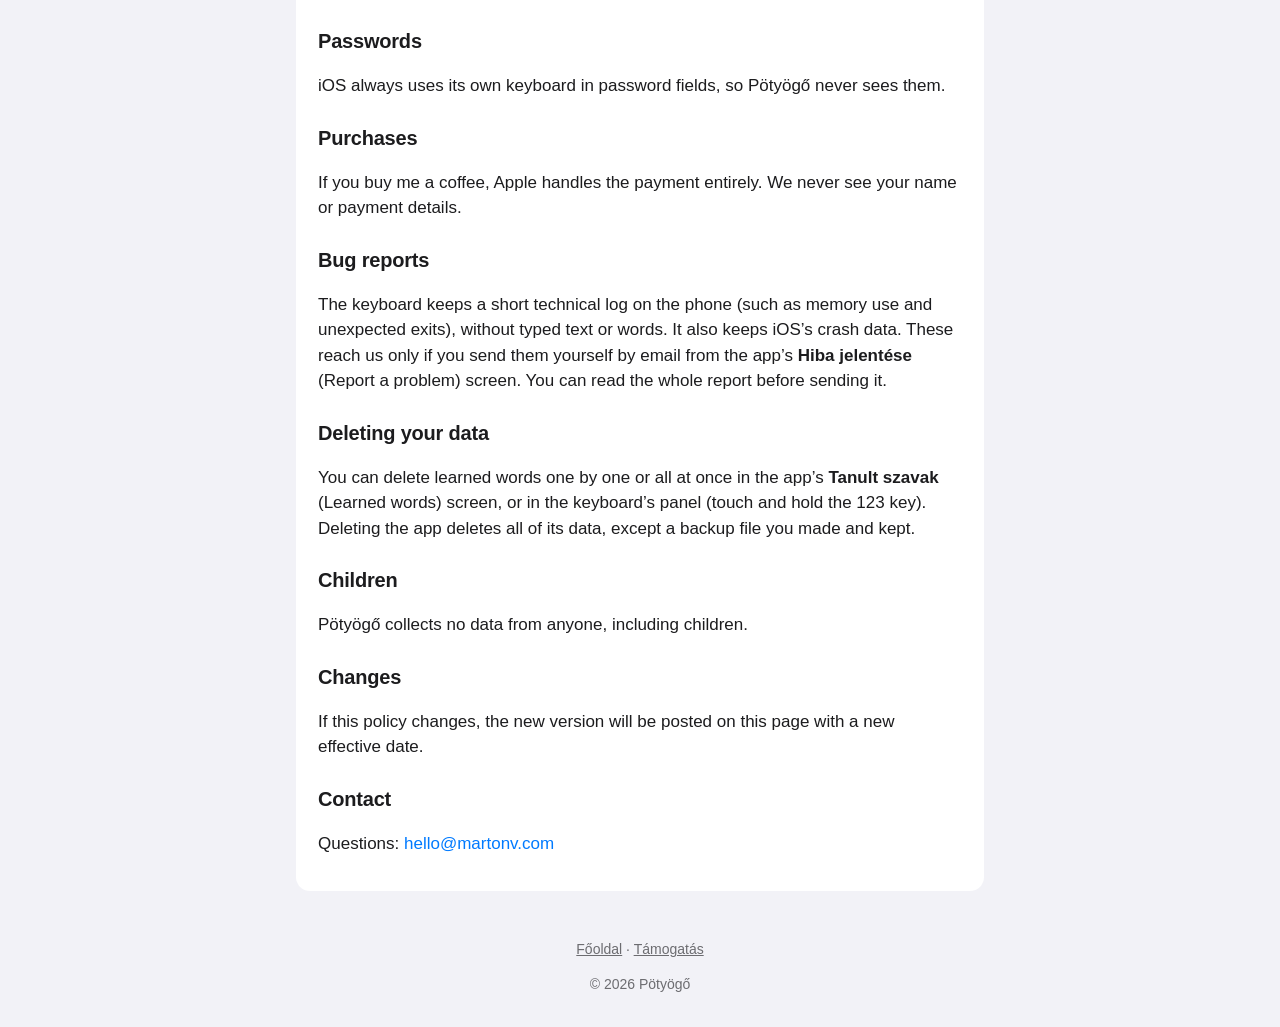
==== commit 076551c5: "ikön sötét módban" ====
--- a/privacy.html
+++ b/privacy.html
@@ -5,13 +5,14 @@
   <meta name="viewport" content="width=device-width, initial-scale=1">
   <title>Adatvédelem – Pötyögő</title>
   <meta name="description" content="A Pötyögő billentyűzet adatvédelmi tájékoztatója. Privacy policy of the Pötyögő keyboard.">
-  <link rel="icon" href="favicon.png">
+  <link rel="icon" href="favicon.png" media="(prefers-color-scheme: light)">
+  <link rel="icon" href="favicon-dark.png" media="(prefers-color-scheme: dark)">
   <link rel="stylesheet" href="style.css">
 </head>
 <body>
   <div class="wrap">
     <nav class="top">
-      <a class="brand" href="./"><img src="favicon.png" alt=""><span>Pötyögő</span></a>
+      <a class="brand" href="./"><picture><source srcset="logo-dark.png" media="(prefers-color-scheme: dark)"><img src="logo.png" alt=""></picture><span>Pötyögő</span></a>
       <div class="links">
         <a href="./">Főoldal</a>
         <a href="privacy.html" aria-current="page">Adatvédelem</a>
--- a/style.css
+++ b/style.css
@@ -49,6 +49,7 @@
   padding: 14px 0;
 }
 nav.top .brand { display: flex; align-items: center; gap: 10px; color: var(--text); font-weight: 600; }
+nav.top .brand picture { display: flex; }
 nav.top .brand img { width: 32px; height: 32px; border-radius: 8px; }
 nav.top .links { display: flex; gap: 18px; font-size: 15px; }
 nav.top .links a { color: var(--secondary); }
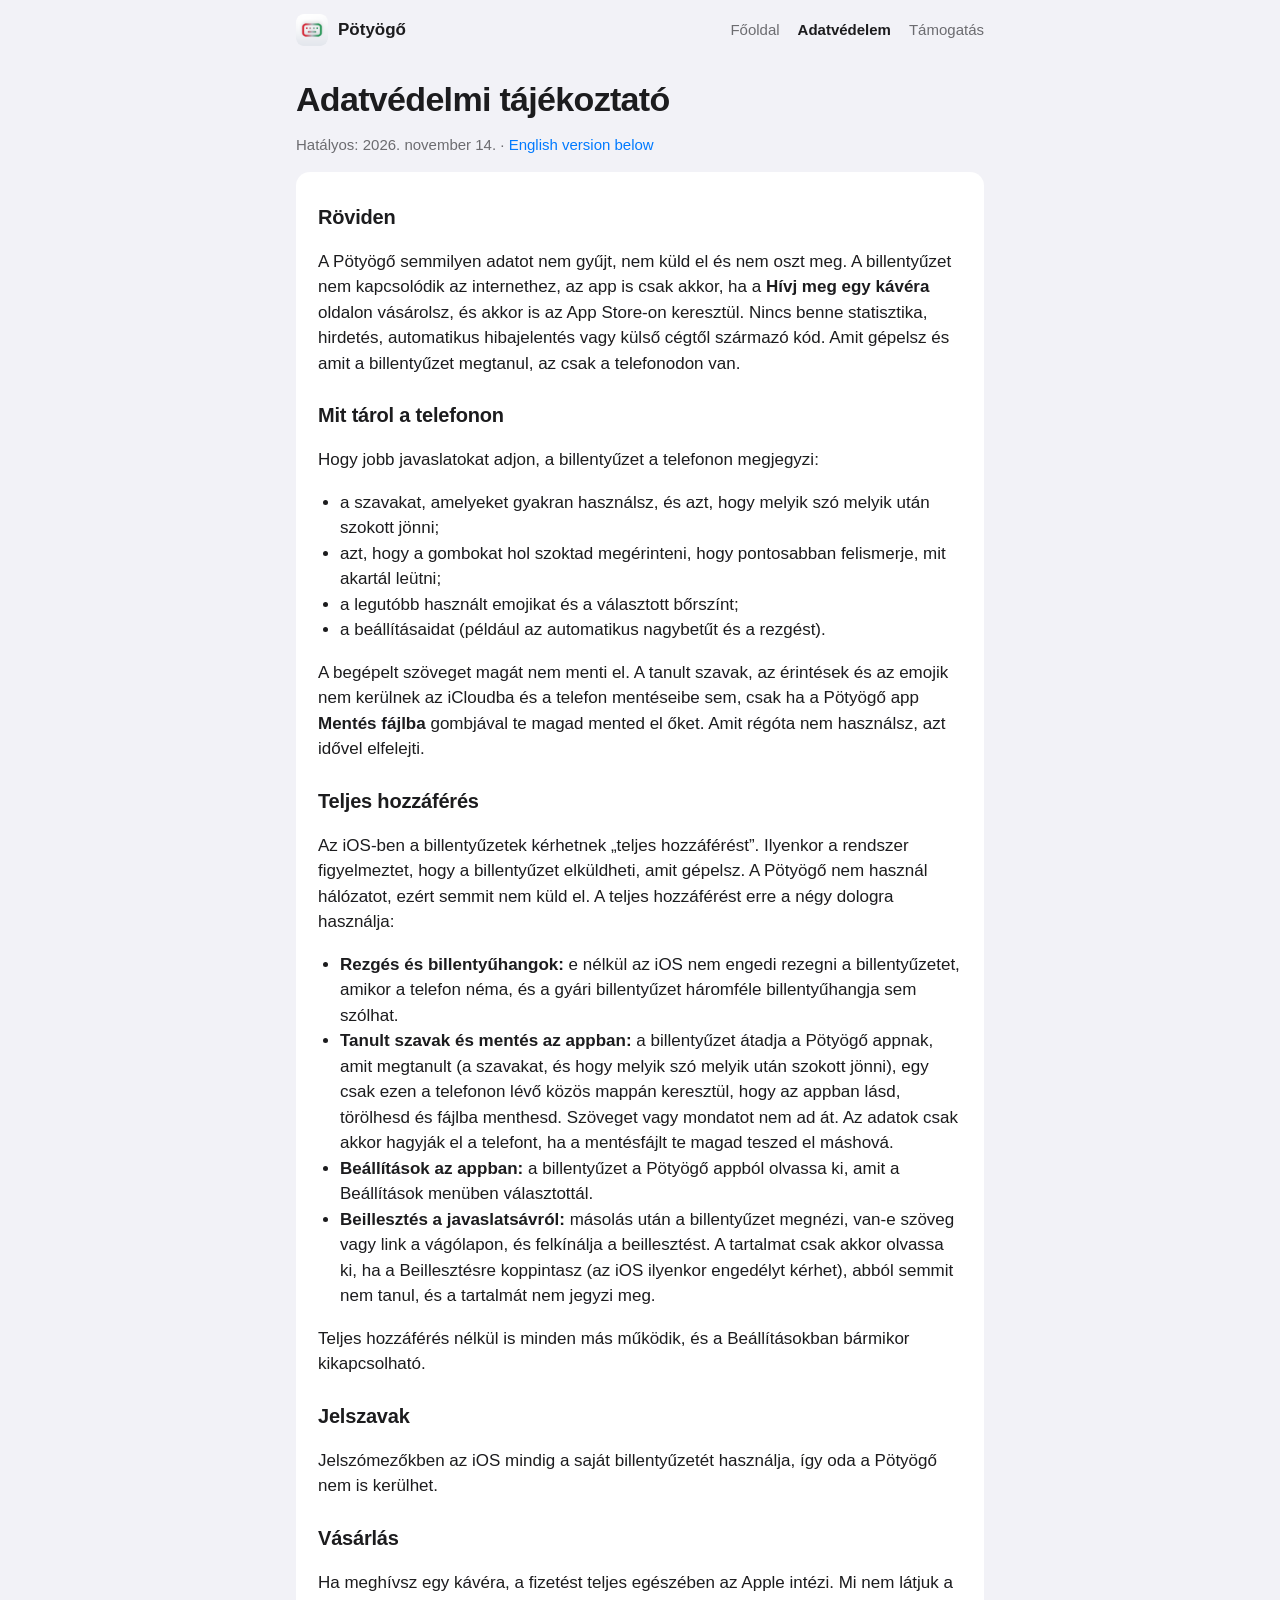
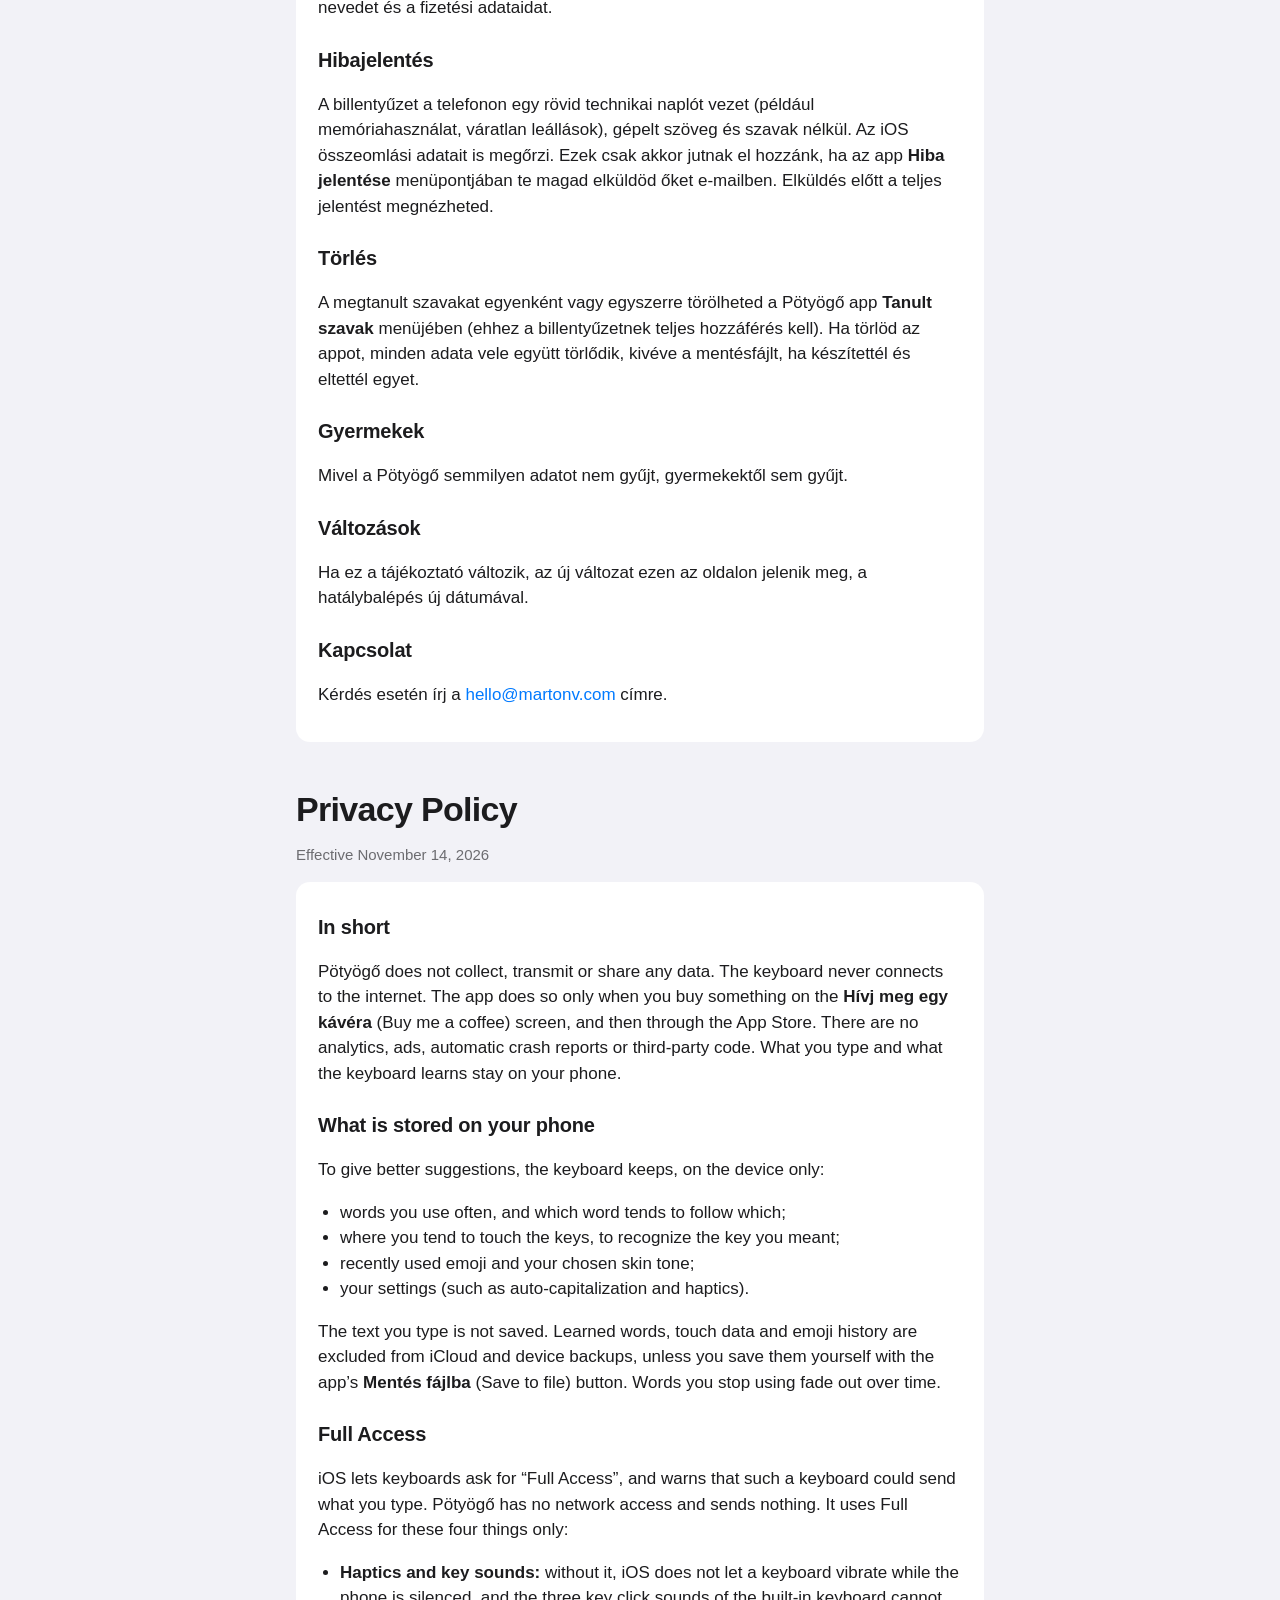
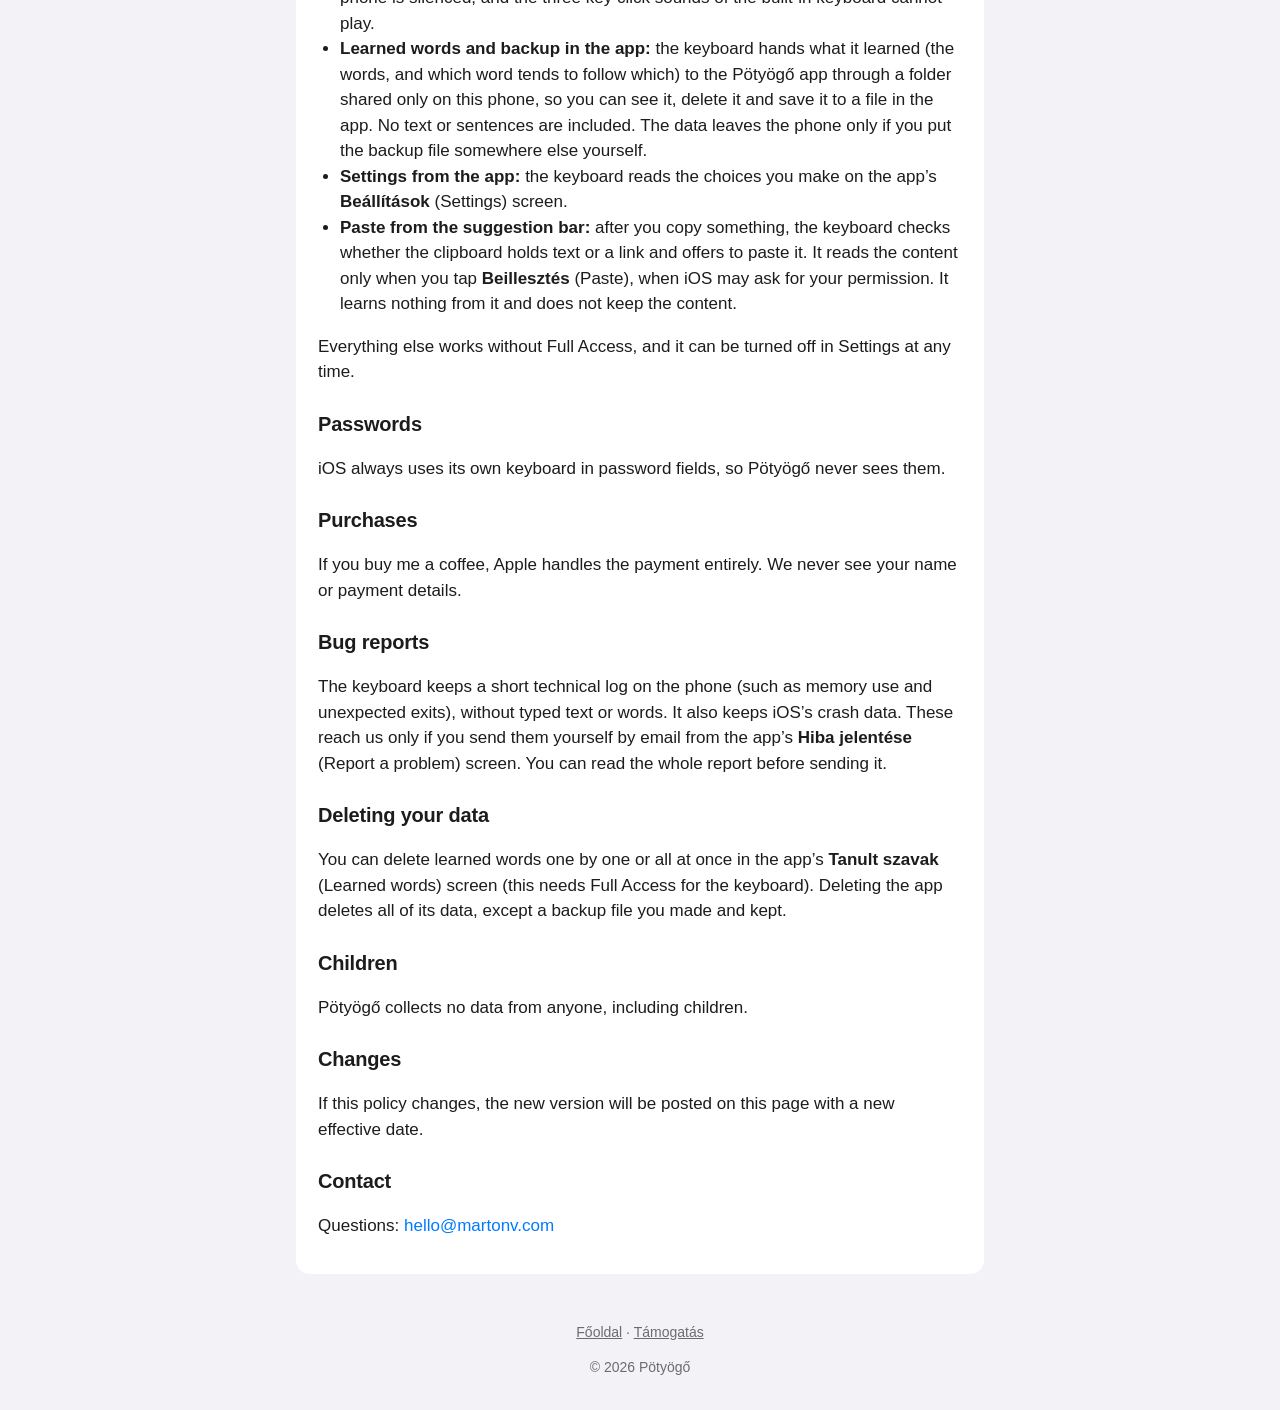
==== commit 5364c163: "Full Access is needed for four things; drop the 123 panel Co-Authored-By: Claude Opus 5.5 <noreply@a" ====
--- a/privacy.html
+++ b/privacy.html
@@ -21,11 +21,11 @@
     </nav>
 
     <h1>Adatvédelmi tájékoztató</h1>
-    <p class="meta">Hatályos: 2026. november 9. · <a href="#english">English version below</a></p>
+    <p class="meta">Hatályos: 2026. november 14. · <a href="#english">English version below</a></p>
 
     <div class="prose">
       <h2>Röviden</h2>
-      <p>A Pötyögő semmilyen adatot nem gyűjt, nem küld el és nem oszt meg. A billentyűzet nem kapcsolódik az internethez, az app is csak akkor, ha a <b>Hívj meg egy kávéra</b> oldalon vásárolsz, és akkor is az App Store-on keresztül. Nincs benne statisztika, hirdetés, hibajelentés vagy külső cégtől származó kód. Amit gépelsz és amit a billentyűzet megtanul, az csak a telefonodon van.</p>
+      <p>A Pötyögő semmilyen adatot nem gyűjt, nem küld el és nem oszt meg. A billentyűzet nem kapcsolódik az internethez, az app is csak akkor, ha a <b>Hívj meg egy kávéra</b> oldalon vásárolsz, és akkor is az App Store-on keresztül. Nincs benne statisztika, hirdetés, automatikus hibajelentés vagy külső cégtől származó kód. Amit gépelsz és amit a billentyűzet megtanul, az csak a telefonodon van.</p>
 
       <h2>Mit tárol a telefonon</h2>
       <p>Hogy jobb javaslatokat adjon, a billentyűzet a telefonon megjegyzi:</p>
@@ -38,10 +38,12 @@
       <p>A begépelt szöveget magát nem menti el. A tanult szavak, az érintések és az emojik nem kerülnek az iCloudba és a telefon mentéseibe sem, csak ha a Pötyögő app <b>Mentés fájlba</b> gombjával te magad mented el őket. Amit régóta nem használsz, azt idővel elfelejti.</p>
 
       <h2>Teljes hozzáférés</h2>
-      <p>Az iOS-ben a billentyűzetek kérhetnek „teljes hozzáférést”. Ilyenkor a rendszer figyelmeztet, hogy a billentyűzet elküldheti, amit gépelsz. A Pötyögő nem használ hálózatot, ezért semmit nem küld el. A teljes hozzáférést két dologra használja:</p>
+      <p>Az iOS-ben a billentyűzetek kérhetnek „teljes hozzáférést”. Ilyenkor a rendszer figyelmeztet, hogy a billentyűzet elküldheti, amit gépelsz. A Pötyögő nem használ hálózatot, ezért semmit nem küld el. A teljes hozzáférést erre a négy dologra használja:</p>
       <ul>
-        <li><b>Rezgés néma módban:</b> e nélkül az iOS nem engedi rezegni a billentyűzetet, amikor a telefon néma.</li>
+        <li><b>Rezgés és billentyűhangok:</b> e nélkül az iOS nem engedi rezegni a billentyűzetet, amikor a telefon néma, és a gyári billentyűzet háromféle billentyűhangja sem szólhat.</li>
         <li><b>Tanult szavak és mentés az appban:</b> a billentyűzet átadja a Pötyögő appnak, amit megtanult (a szavakat, és hogy melyik szó melyik után szokott jönni), egy csak ezen a telefonon lévő közös mappán keresztül, hogy az appban lásd, törölhesd és fájlba menthesd. Szöveget vagy mondatot nem ad át. Az adatok csak akkor hagyják el a telefont, ha a mentésfájlt te magad teszed el máshová.</li>
+        <li><b>Beállítások az appban:</b> a billentyűzet a Pötyögő appból olvassa ki, amit a Beállítások menüben választottál.</li>
+        <li><b>Beillesztés a javaslatsávról:</b> másolás után a billentyűzet megnézi, van-e szöveg vagy link a vágólapon, és felkínálja a beillesztést. A tartalmat csak akkor olvassa ki, ha a Beillesztésre koppintasz (az iOS ilyenkor engedélyt kérhet), abból semmit nem tanul, és a tartalmát nem jegyzi meg.</li>
       </ul>
       <p>Teljes hozzáférés nélkül is minden más működik, és a Beállításokban bármikor kikapcsolható.</p>
 
@@ -55,7 +57,7 @@
       <p>A billentyűzet a telefonon egy rövid technikai naplót vezet (például memóriahasználat, váratlan leállások), gépelt szöveg és szavak nélkül. Az iOS összeomlási adatait is megőrzi. Ezek csak akkor jutnak el hozzánk, ha az app <b>Hiba jelentése</b> menüpontjában te magad elküldöd őket e-mailben. Elküldés előtt a teljes jelentést megnézheted.</p>
 
       <h2>Törlés</h2>
-      <p>A megtanult szavakat egyenként vagy egyszerre törölheted a Pötyögő app <b>Tanult szavak</b> menüjében, vagy a billentyűzet paneljén (tartsd nyomva a 123 gombot). Ha törlöd az appot, minden adata vele együtt törlődik, kivéve a mentésfájlt, ha készítettél és eltettél egyet.</p>
+      <p>A megtanult szavakat egyenként vagy egyszerre törölheted a Pötyögő app <b>Tanult szavak</b> menüjében (ehhez a billentyűzetnek teljes hozzáférés kell). Ha törlöd az appot, minden adata vele együtt törlődik, kivéve a mentésfájlt, ha készítettél és eltettél egyet.</p>
 
       <h2>Gyermekek</h2>
       <p>Mivel a Pötyögő semmilyen adatot nem gyűjt, gyermekektől sem gyűjt.</p>
@@ -68,11 +70,11 @@
     </div>
 
     <h1 id="english" style="margin-top: 48px">Privacy Policy</h1>
-    <p class="meta" lang="en">Effective November 9, 2026</p>
+    <p class="meta" lang="en">Effective November 14, 2026</p>
 
     <div class="prose" lang="en">
       <h2>In short</h2>
-      <p>Pötyögő does not collect, transmit or share any data. The keyboard never connects to the internet. The app does so only when you buy something on the <b>Hívj meg egy kávéra</b> (Buy me a coffee) screen, and then through the App Store. There are no analytics, ads, crash reports or third‑party code. What you type and what the keyboard learns stay on your phone.</p>
+      <p>Pötyögő does not collect, transmit or share any data. The keyboard never connects to the internet. The app does so only when you buy something on the <b>Hívj meg egy kávéra</b> (Buy me a coffee) screen, and then through the App Store. There are no analytics, ads, automatic crash reports or third‑party code. What you type and what the keyboard learns stay on your phone.</p>
 
       <h2>What is stored on your phone</h2>
       <p>To give better suggestions, the keyboard keeps, on the device only:</p>
@@ -85,10 +87,12 @@
       <p>The text you type is not saved. Learned words, touch data and emoji history are excluded from iCloud and device backups, unless you save them yourself with the app’s <b>Mentés fájlba</b> (Save to file) button. Words you stop using fade out over time.</p>
 
       <h2>Full Access</h2>
-      <p>iOS lets keyboards ask for “Full Access”, and warns that such a keyboard could send what you type. Pötyögő has no network access and sends nothing. It uses Full Access for two things only:</p>
+      <p>iOS lets keyboards ask for “Full Access”, and warns that such a keyboard could send what you type. Pötyögő has no network access and sends nothing. It uses Full Access for these four things only:</p>
       <ul>
-        <li><b>Haptics in silent mode:</b> without it, iOS does not let a keyboard vibrate while the phone is silenced.</li>
+        <li><b>Haptics and key sounds:</b> without it, iOS does not let a keyboard vibrate while the phone is silenced, and the three key click sounds of the built‑in keyboard cannot play.</li>
         <li><b>Learned words and backup in the app:</b> the keyboard hands what it learned (the words, and which word tends to follow which) to the Pötyögő app through a folder shared only on this phone, so you can see it, delete it and save it to a file in the app. No text or sentences are included. The data leaves the phone only if you put the backup file somewhere else yourself.</li>
+        <li><b>Settings from the app:</b> the keyboard reads the choices you make on the app’s <b>Beállítások</b> (Settings) screen.</li>
+        <li><b>Paste from the suggestion bar:</b> after you copy something, the keyboard checks whether the clipboard holds text or a link and offers to paste it. It reads the content only when you tap <b>Beillesztés</b> (Paste), when iOS may ask for your permission. It learns nothing from it and does not keep the content.</li>
       </ul>
       <p>Everything else works without Full Access, and it can be turned off in Settings at any time.</p>
 
@@ -102,7 +106,7 @@
       <p>The keyboard keeps a short technical log on the phone (such as memory use and unexpected exits), without typed text or words. It also keeps iOS’s crash data. These reach us only if you send them yourself by email from the app’s <b>Hiba jelentése</b> (Report a problem) screen. You can read the whole report before sending it.</p>
 
       <h2>Deleting your data</h2>
-      <p>You can delete learned words one by one or all at once in the app’s <b>Tanult szavak</b> (Learned words) screen, or in the keyboard’s panel (touch and hold the 123 key). Deleting the app deletes all of its data, except a backup file you made and kept.</p>
+      <p>You can delete learned words one by one or all at once in the app’s <b>Tanult szavak</b> (Learned words) screen (this needs Full Access for the keyboard). Deleting the app deletes all of its data, except a backup file you made and kept.</p>
 
       <h2>Children</h2>
       <p>Pötyögő collects no data from anyone, including children.</p>
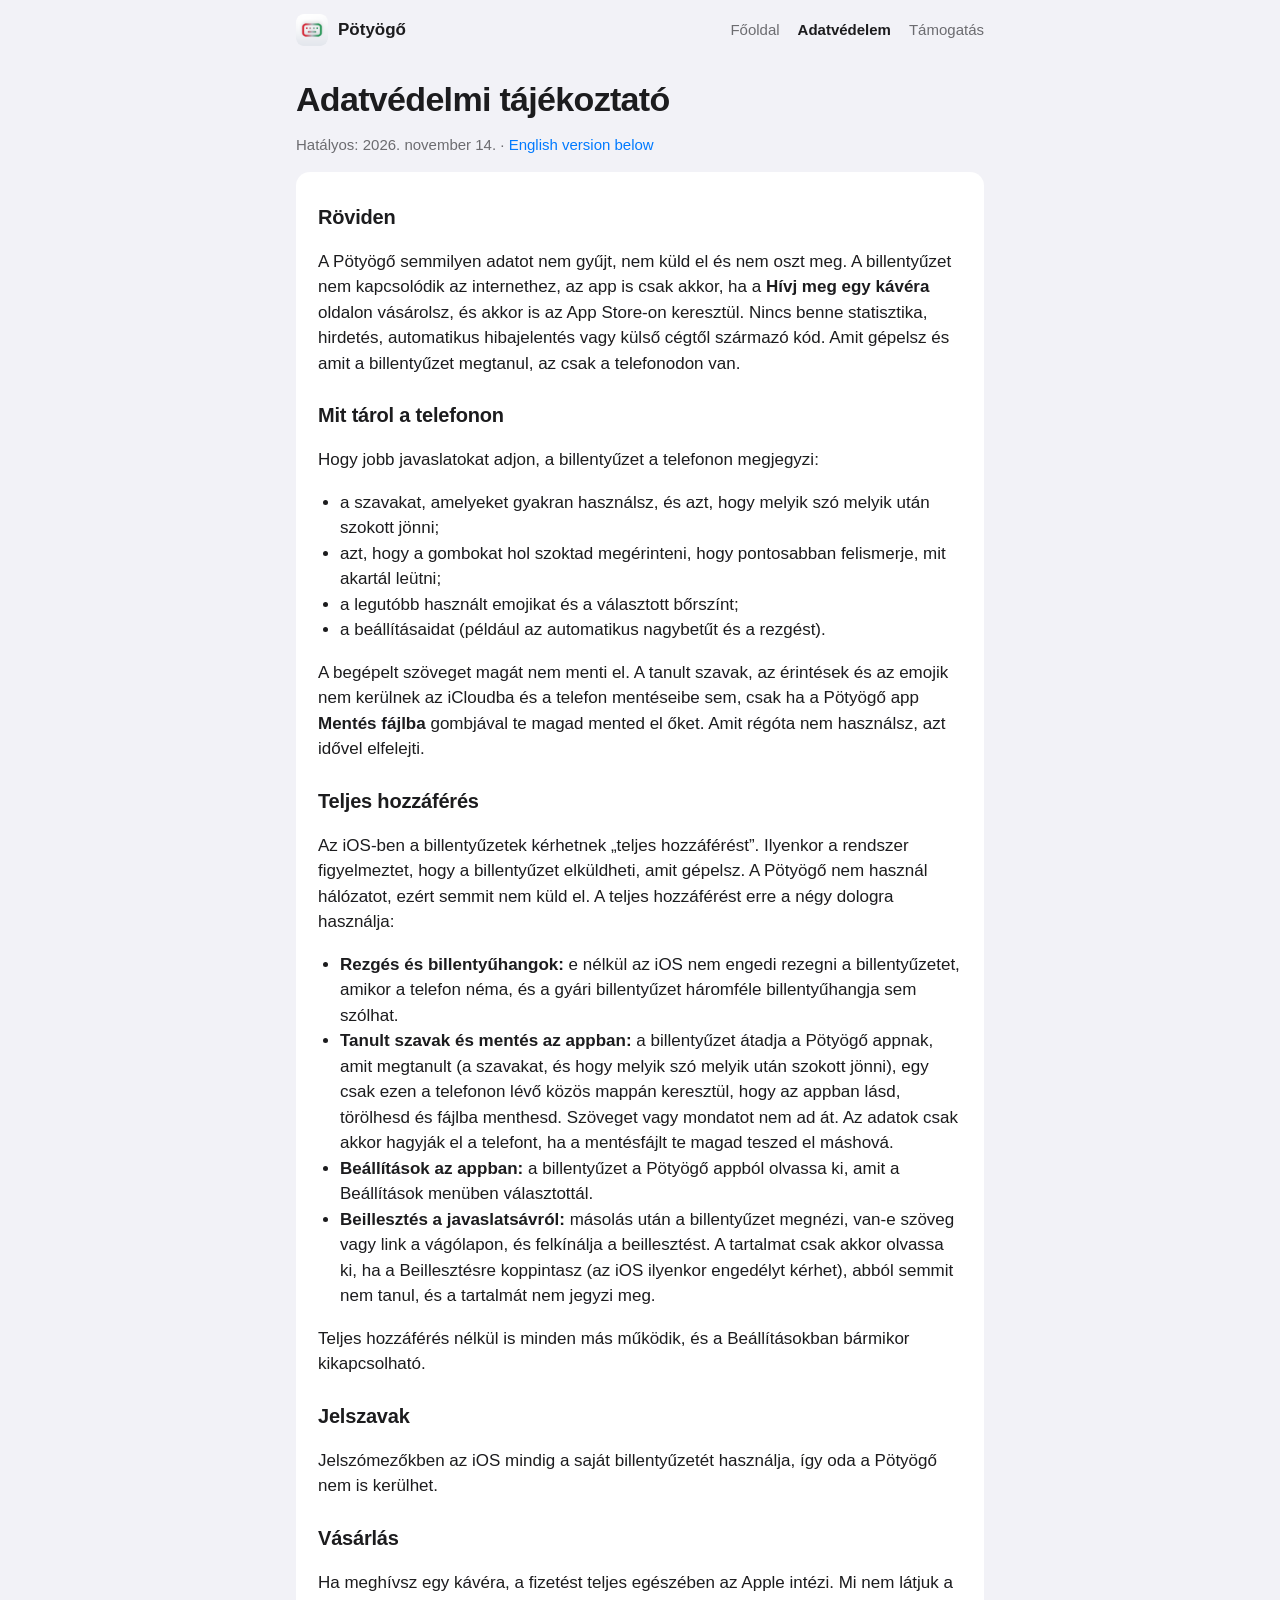
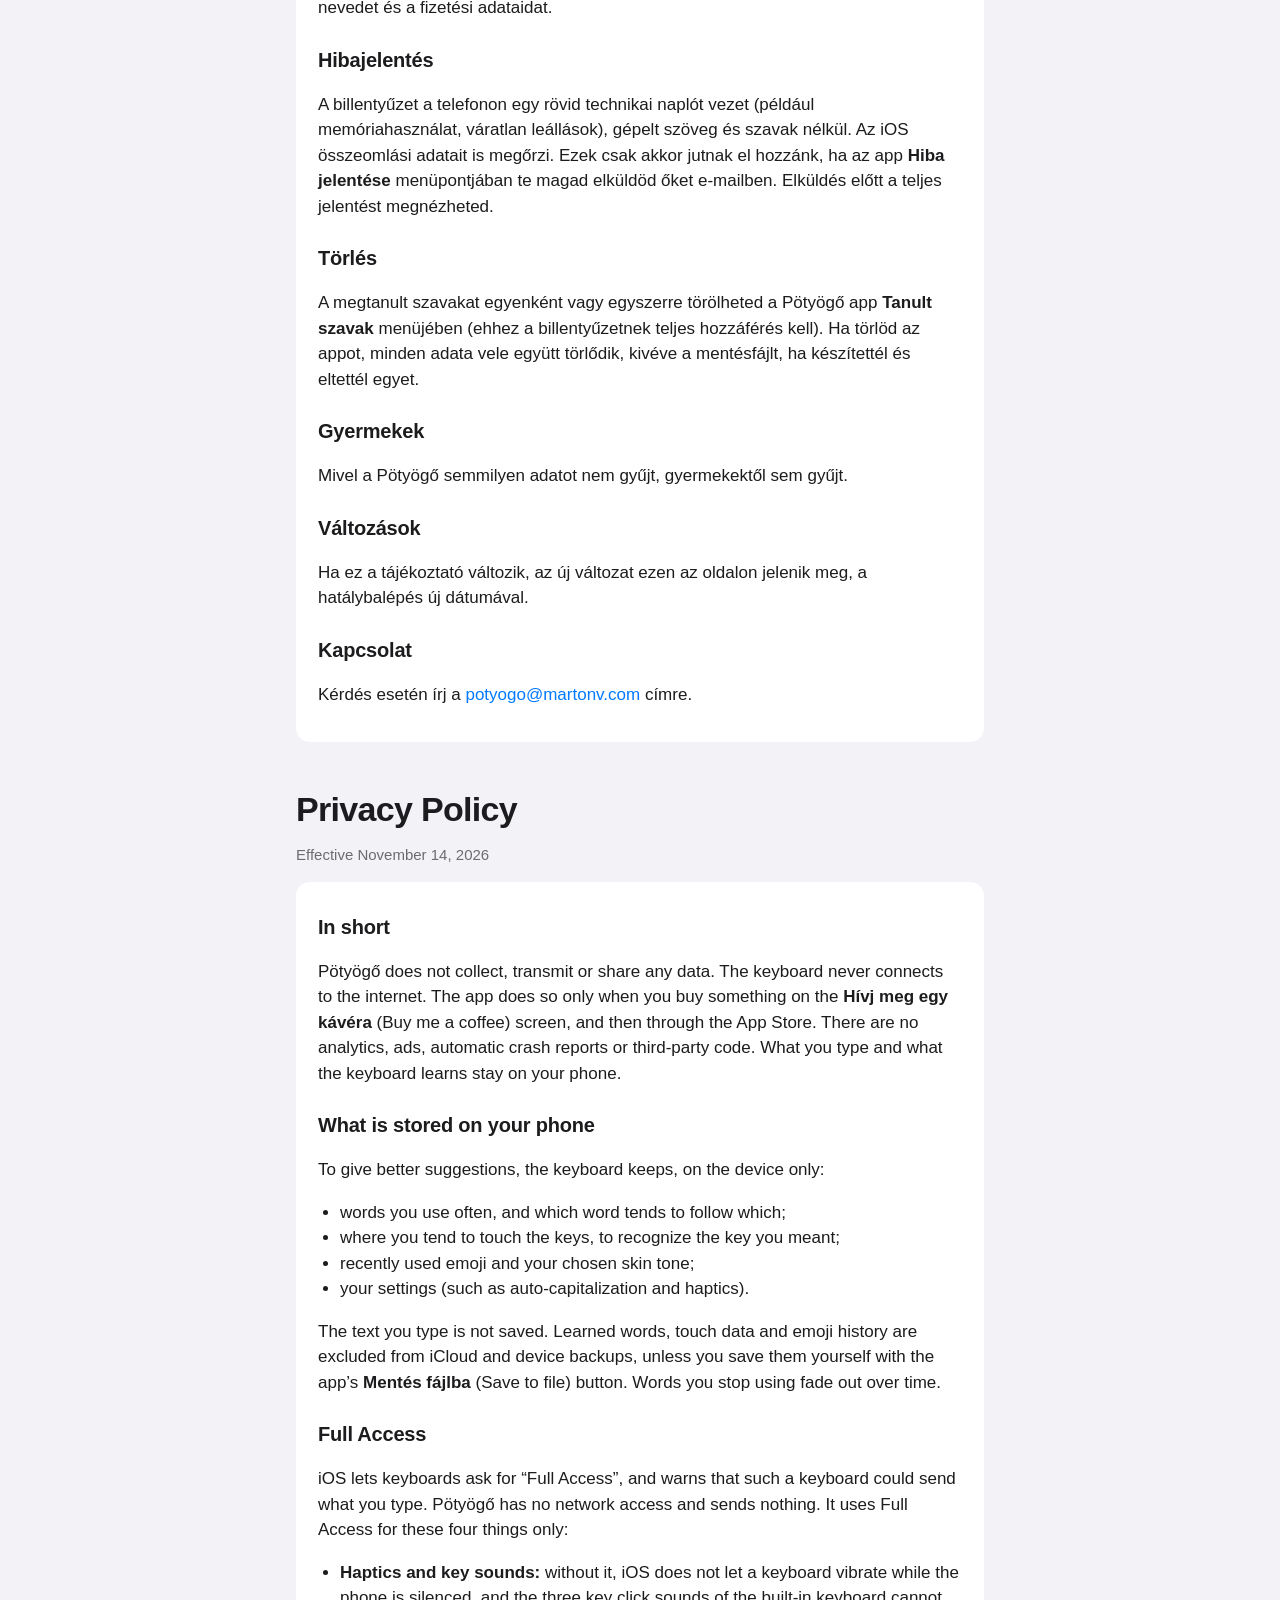
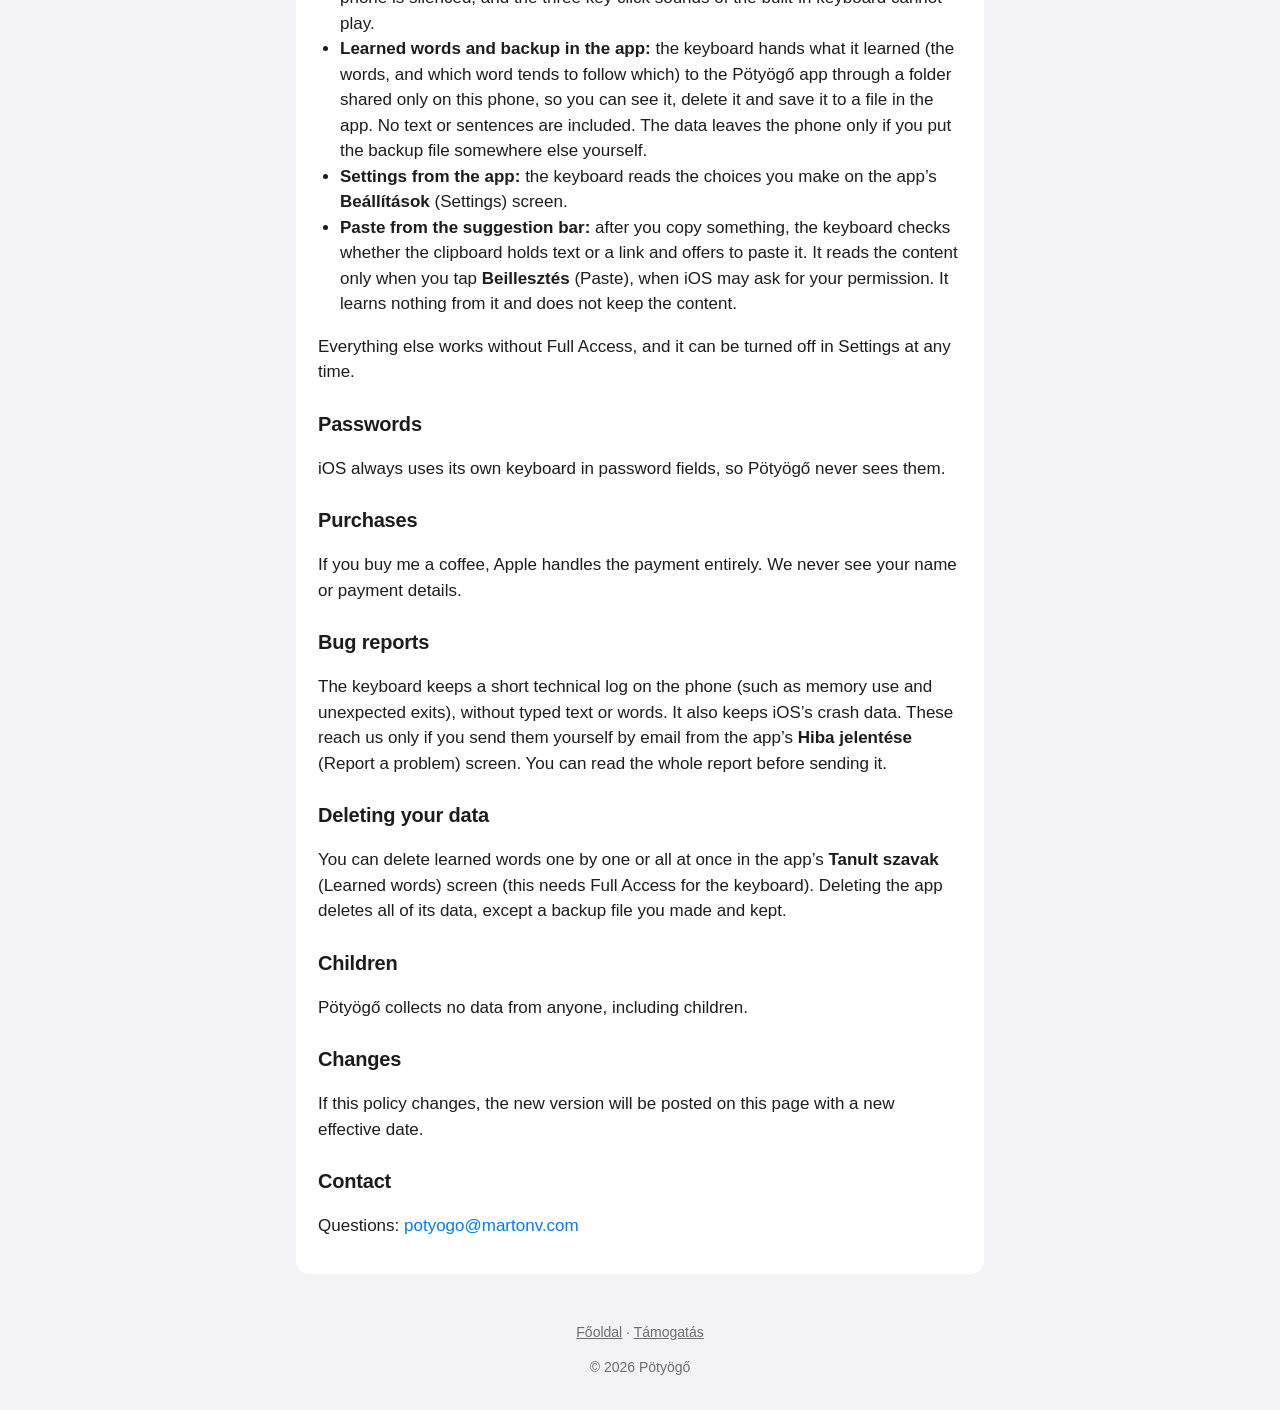
==== commit d4eb7629: "Use potyogo@martonv.com as the support address Co-Authored-By: Claude Opus 5.5 <noreply@anthropic.co" ====
--- a/privacy.html
+++ b/privacy.html
@@ -66,7 +66,7 @@
       <p>Ha ez a tájékoztató változik, az új változat ezen az oldalon jelenik meg, a hatálybalépés új dátumával.</p>
 
       <h2>Kapcsolat</h2>
-      <p>Kérdés esetén írj a <a href="mailto:hello@martonv.com">hello@martonv.com</a> címre.</p>
+      <p>Kérdés esetén írj a <a href="mailto:potyogo@martonv.com">potyogo@martonv.com</a> címre.</p>
     </div>
 
     <h1 id="english" style="margin-top: 48px">Privacy Policy</h1>
@@ -115,7 +115,7 @@
       <p>If this policy changes, the new version will be posted on this page with a new effective date.</p>
 
       <h2>Contact</h2>
-      <p>Questions: <a href="mailto:hello@martonv.com">hello@martonv.com</a></p>
+      <p>Questions: <a href="mailto:potyogo@martonv.com">potyogo@martonv.com</a></p>
     </div>
 
     <footer>
